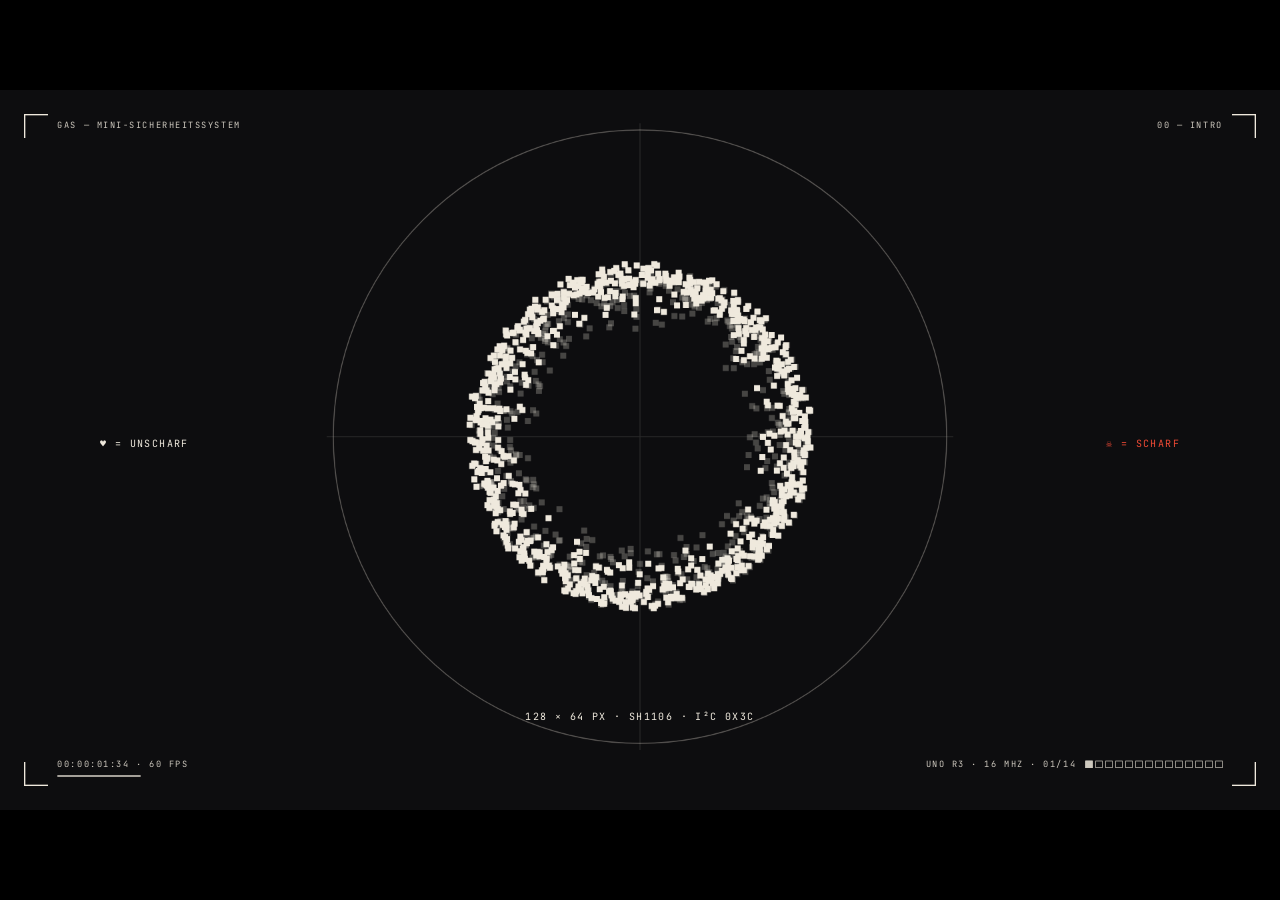
==== praesentation/index.html @ ca9a9821 "Add a motion-graphics presentation prototype for the class talk praesentation/index.html: 14 animate" ====
<!doctype html>
<html lang="de">
<head>
<meta charset="utf-8">
<meta name="viewport" content="width=device-width, initial-scale=1">
<title>Projekt GAS – Präsentation</title>
<!-- Prototype of a motion-graphics style talk. Keys: → / Space / click = next,
     ← = back, F = fullscreen, A = auto-play. ?auto plays everything,
     ?render is used by tools/render-praesentation.mjs to export a video. -->
<link rel="preconnect" href="https://fonts.googleapis.com">
<link rel="preconnect" href="https://fonts.gstatic.com" crossorigin>
<link href="https://fonts.googleapis.com/css2?family=Archivo:wdth,wght@62..125,100..900&family=Instrument+Serif:ital@1&family=JetBrains+Mono:wght@400;700&display=block" rel="stylesheet">
<style>
  :root {
    --ink: #0d0d0f; --cream: #efe9dd; --red: #f04a35; --blue: #2a2cf0;
    --os: cubic-bezier(.2, .9, .3, 1);
  }
  html, body { margin: 0; height: 100%; background: #000; overflow: hidden; }
  #stage {
    position: absolute; left: 50%; top: 50%; width: 1920px; height: 1080px;
    transform-origin: 0 0; overflow: hidden; cursor: none;
    font-family: 'JetBrains Mono', monospace;
  }
  .slide { position: absolute; inset: 0; display: none; overflow: hidden; }
  .slide.on { display: block; }
  .ink   { background: var(--ink);   color: var(--cream); }
  .cream { background: var(--cream); color: var(--ink); }
  .red   { background: var(--red);   color: var(--ink); }
  .blue  { background: var(--blue);  color: var(--cream); }
  canvas.cv { position: absolute; inset: 0; width: 1920px; height: 1080px; }
  .abs { position: absolute; }

  /* type */
  .big { font-family: 'Archivo', sans-serif; font-stretch: 125%; font-weight: 900;
         text-transform: uppercase; line-height: .84; letter-spacing: -.01em; margin: 0; white-space: nowrap; }
  .serif { font-family: 'Instrument Serif', serif; font-style: italic; font-weight: 400; }
  .mono { font-family: 'JetBrains Mono', monospace; font-size: 15px; letter-spacing: .14em; text-transform: uppercase; }
  .c-red { color: var(--red); } .c-blue { color: var(--blue); } .c-cream { color: var(--cream); } .c-ink { color: var(--ink); }
  .rule { position: absolute; height: 2px; background: currentColor; }

  /* entrances: every animated element gets --d (delay) */
  .on .a { animation-fill-mode: both; animation-delay: var(--d, 0s); animation-duration: .6s; animation-timing-function: linear; }
  .on .sl   { animation-name: slamL; }
  .on .sr   { animation-name: slamR; }
  .on .su   { animation-name: slamU; }
  .on .sd   { animation-name: slamD; }
  .on .pop  { animation-name: pop; animation-duration: .55s; }
  .on .fade { animation-name: fade; animation-duration: .5s; }
  .on .grow { animation-name: grow; animation-duration: .7s; transform-origin: 0 50%; }
  .on .blink { animation: blink 1s steps(1) infinite var(--d, 0s) both; }
  @keyframes slamL { 0% { opacity: 0; transform: translateX(-900px) scaleX(1.8); filter: blur(28px); }
                     55% { opacity: 1; transform: translateX(24px) scaleX(.97); filter: blur(0); }
                     78% { transform: translateX(-6px); } 100% { opacity: 1; transform: none; filter: none; } }
  @keyframes slamR { 0% { opacity: 0; transform: translateX(900px) scaleX(1.8); filter: blur(28px); }
                     55% { opacity: 1; transform: translateX(-24px) scaleX(.97); filter: blur(0); }
                     78% { transform: translateX(6px); } 100% { opacity: 1; transform: none; filter: none; } }
  @keyframes slamU { 0% { opacity: 0; transform: translateY(420px) scaleY(1.7); filter: blur(24px); }
                     55% { opacity: 1; transform: translateY(-16px) scaleY(.98); filter: blur(0); }
                     78% { transform: translateY(4px); } 100% { opacity: 1; transform: none; filter: none; } }
  @keyframes slamD { 0% { opacity: 0; transform: translateY(-420px) scaleY(1.7); filter: blur(24px); }
                     55% { opacity: 1; transform: translateY(16px) scaleY(.98); filter: blur(0); }
                     78% { transform: translateY(-4px); } 100% { opacity: 1; transform: none; filter: none; } }
  @keyframes pop   { 0% { opacity: 0; transform: scale(.2); } 60% { opacity: 1; transform: scale(1.08); }
                     100% { opacity: 1; transform: none; } }
  @keyframes fade  { 0% { opacity: 0; transform: translateY(14px); } 100% { opacity: 1; transform: none; } }
  @keyframes grow  { 0% { transform: scaleX(0); } 70% { transform: scaleX(1.02); } 100% { transform: none; } }
  @keyframes blink { 0% { opacity: 1; } 50% { opacity: 0; } }

  /* hard colour-block cut at the start of every slide */
  .wipe { position: absolute; inset: 0; z-index: 50; pointer-events: none; }
  .on .wipe { animation: wipe .38s cubic-bezier(.7, 0, .3, 1) both; }
  @keyframes wipe { 0% { clip-path: inset(0 0 0 0); } 100% { clip-path: inset(0 0 0 100%); } }

  /* viewfinder HUD */
  #hud { position: absolute; inset: 0; z-index: 100; pointer-events: none; color: var(--cream); transition: color .15s; }
  #hud.dark { color: var(--ink); }
  #hud .br { position: absolute; width: 34px; height: 34px; border: 0 solid currentColor; }
  #hud .tl { left: 36px; top: 36px; border-left-width: 2px; border-top-width: 2px; }
  #hud .tr { right: 36px; top: 36px; border-right-width: 2px; border-top-width: 2px; }
  #hud .bl { left: 36px; bottom: 36px; border-left-width: 2px; border-bottom-width: 2px; }
  #hud .bbr { right: 36px; bottom: 36px; border-right-width: 2px; border-bottom-width: 2px; }
  #hud .mono { position: absolute; font-size: 13px; opacity: .85; }
  #hud .bar { position: absolute; left: 86px; bottom: 50px; height: 2px; width: 0; background: currentColor; }
  #hud .sq { display: inline-block; width: 9px; height: 9px; border: 1.5px solid currentColor; margin-left: 4px; vertical-align: -1px; }
  #hud .sq.f { background: currentColor; }

  /* slide-specific bits */
  .card { position: absolute; width: 560px; height: 290px; border: 2px solid rgba(239, 233, 221, .28); box-sizing: border-box; padding: 26px 30px; }
  .card .big { font-size: 84px; margin-top: 34px; }
  .card .serif { font-size: 40px; margin-top: 14px; }
  .card .mono { position: absolute; bottom: 24px; left: 30px; font-size: 14px; opacity: .7; }
  .card .dot { position: absolute; right: 26px; top: 26px; width: 22px; height: 22px; border-radius: 50%; }
  .seg { height: 100%; box-sizing: border-box; display: flex; align-items: flex-end; padding: 0 0 12px 14px;
         font-family: 'JetBrains Mono', monospace; font-size: 15px; letter-spacing: .12em; text-transform: uppercase; overflow: hidden; white-space: nowrap; }
  .on .shrink { animation: shrink .7s cubic-bezier(.6, -.3, .4, 1) both; animation-delay: var(--d); }
  @keyframes shrink { 0% { width: var(--w0); } 100% { width: 0; padding: 0; } }
  .on .widen { animation: widen .7s cubic-bezier(.3, 1.5, .4, 1) both; animation-delay: var(--d); }
  @keyframes widen { 0% { width: var(--w0); } 100% { width: var(--w1); } }
  .on .flash { animation: flash .5s steps(1) 3 both; animation-delay: var(--d); }
  @keyframes flash { 0% { background: var(--red); } 50% { background: transparent; } }
  pre.code { margin: 0; font-family: 'JetBrains Mono', monospace; font-size: 24px; line-height: 34px; white-space: pre; }
  .code .k { color: var(--red); } .code .c { color: rgba(239, 233, 221, .45); } .code .hl { background: var(--blue); }
  .caret { display: inline-block; width: 13px; height: 28px; background: var(--red); vertical-align: -5px; }
</style>
</head>
<body>
<div id="stage">

  <!-- 00 INTRO: a dot turns into the OLED heart and then the skull -->
  <section class="slide ink" data-name="Intro" data-dur="5.6" data-scene="intro">
    <canvas class="cv" width="1920" height="1080"></canvas>
    <div class="abs mono a fade" style="--d:2.3s; left:0; right:0; top:930px; text-align:center">128 × 64 px · SH1106 · I²C 0x3C</div>
    <div class="abs mono a fade" style="--d:2.4s; left:150px; top:520px">♥ = unscharf</div>
    <div class="abs mono a fade c-red" style="--d:4.0s; right:150px; top:520px; text-align:right">☠ = scharf</div>
  </section>

  <!-- 01 TITLE -->
  <section class="slide red" data-name="Titel" data-dur="3.8" data-wipe="var(--ink)">
    <div class="rule a grow" style="--d:.2s; left:96px; right:96px; top:180px"></div>
    <div class="abs mono a fade" style="--d:.35s; left:96px; top:150px">Projekt · LF07 · AIFS51</div>
    <div class="abs mono a fade" style="--d:.4s; right:96px; top:150px">Hugo &amp; Jan · 2026</div>
    <h1 class="big abs" style="left:0; right:0; top:300px; text-align:center; font-size:520px">
      <span class="a sd" style="--d:.45s; display:inline-block">G</span><span class="a su" style="--d:.6s; display:inline-block">A</span><span class="a sd" style="--d:.75s; display:inline-block">S</span>
    </h1>
    <div class="abs serif a fade c-cream" style="--d:1.3s; left:0; right:0; top:780px; text-align:center; font-size:96px">Mini-Sicherheitssystem</div>
    <div class="rule a grow" style="--d:1.5s; left:96px; right:96px; top:930px"></div>
    <div class="abs mono a fade" style="--d:1.7s; left:96px; top:946px">Keypad · RFID · Bewegungsmelder · Arduino Uno R3</div>
  </section>

  <!-- 02 IDEA -->
  <section class="slide cream" data-name="Idee" data-dur="4.2" data-wipe="var(--red)">
    <div class="abs mono a fade" style="--d:.3s; left:110px; top:150px">01 — Die Idee</div>
    <h2 class="big abs a sl" style="--d:.35s; left:104px; top:230px; font-size:200px">Wer kommt</h2>
    <h2 class="big abs a sr" style="--d:.6s; left:104px; top:410px; font-size:200px">hier <span class="c-red">rein?</span></h2>
    <div class="abs serif a fade" style="--d:1.2s; left:110px; top:640px; font-size:58px; width:1400px; line-height:1.1">
      Eine kleine Alarmanlage: scharf schalten per PIN oder Karte,<br>Alarm, sobald sich im Raum etwas bewegt.</div>
    <div class="abs a pop" style="--d:1.8s; left:110px; top:860px; padding:16px 26px; background:var(--ink); color:var(--cream)"><span class="mono" style="font-size:20px">01 · PIN am Keypad</span></div>
    <div class="abs a pop" style="--d:2.0s; left:540px; top:860px; padding:16px 26px; background:var(--red); color:var(--ink)"><span class="mono" style="font-size:20px">02 · RFID-Karte</span></div>
    <div class="abs a pop" style="--d:2.2s; left:930px; top:860px; padding:16px 26px; background:var(--blue); color:var(--cream)"><span class="mono" style="font-size:20px">03 · Bewegungsmelder</span></div>
  </section>

  <!-- 03 PARTS -->
  <section class="slide ink" data-name="Bauteile" data-dur="4.6" data-wipe="var(--blue)">
    <div class="abs mono a fade" style="--d:.25s; left:110px; top:110px">02 — Verwendete Bauteile</div>
    <h2 class="big abs a sl" style="--d:.3s; left:104px; top:150px; font-size:120px">6 Bauteile<span class="c-red">.</span></h2>
    <div id="cards"></div>
  </section>

  <!-- 04 STATES -->
  <section class="slide blue" data-name="Ablauf" data-dur="6" data-scene="states" data-wipe="var(--cream)">
    <canvas class="cv" width="1920" height="1080"></canvas>
    <div class="abs mono a fade" style="--d:.2s; left:110px; top:110px">03 — Funktionsbeschreibung</div>
    <h2 class="big abs a sl" style="--d:.25s; left:104px; top:150px; font-size:120px">Vier Zustände<span class="c-red">.</span></h2>
    <div id="stations"></div>
    <div class="abs mono a fade" style="--d:4.8s; left:110px; top:960px; opacity:.8">+ Admin-Modus: Karten anlernen mit Taste A</div>
  </section>

  <!-- 05 OLED -->
  <section class="slide ink" data-name="Display" data-dur="7.6" data-scene="oled" data-wipe="var(--red)">
    <canvas class="cv" width="1920" height="1080"></canvas>
    <div class="abs mono a fade" style="--d:.2s; left:110px; top:110px">04 — Was das Display zeigt</div>
    <div class="abs mono a fade" style="--d:.3s; right:110px; top:110px; text-align:right">kein Text · nur Symbole</div>
  </section>

  <!-- 06 PINS -->
  <section class="slide cream" data-name="Pins" data-dur="4.8" data-scene="pins" data-wipe="var(--blue)">
    <canvas class="cv" width="1920" height="1080"></canvas>
    <div class="abs mono a fade" style="--d:.2s; left:110px; top:110px">05 — Pin-Belegung am Uno</div>
    <h2 class="big abs a sl" style="--d:.25s; left:104px; top:150px; font-size:150px">17 / 20 Pins<span class="c-red">.</span></h2>
    <div class="abs serif a fade" style="--d:.8s; left:110px; top:315px; font-size:48px">Fast ausgereizt — frei sind nur noch A3, D0 und D1.</div>
  </section>

  <!-- 07 ENCLOSURE (point cloud from the real STL files) -->
  <section class="slide ink" data-name="Gehäuse" data-dur="6.2" data-scene="cloud" data-wipe="var(--cream)">
    <canvas class="cv" width="1920" height="1080"></canvas>
    <div class="abs mono a fade" style="--d:.2s; left:110px; top:110px">06 — Gehäuse · OpenSCAD · 3D-Druck</div>
    <h2 class="big abs a sl" style="--d:1.4s; left:104px; top:810px; font-size:170px">Gedruckt<span class="c-red">.</span></h2>
    <div class="abs serif a fade" style="--d:1.9s; right:110px; top:150px; font-size:44px; text-align:right; line-height:1.1">Bedienteil außen, Sensorteil innen —<br>der Bewegungsmelder sitzt auf einem 60°-Keil.</div>
  </section>

  <!-- 08 SECTION: problems -->
  <section class="slide ink" data-name="Probleme" data-dur="3.8" data-scene="truchet" data-wipe="var(--red)">
    <canvas class="cv" width="1920" height="1080"></canvas>
    <div class="abs a pop" style="--d:.9s; left:310px; top:380px; width:1300px; height:320px; background:var(--red)"></div>
    <h2 class="big abs a sr" style="--d:1.05s; left:0; right:0; top:448px; text-align:center; font-size:150px; color:var(--ink)">Probleme.</h2>
    <div class="abs serif a fade" style="--d:1.5s; left:0; right:0; top:612px; text-align:center; font-size:52px; color:var(--ink)">…und wie wir sie gelöst haben</div>
  </section>

  <!-- 09 SRAM -->
  <section class="slide blue" data-name="Speicher" data-dur="5.8" data-wipe="var(--ink)">
    <div class="abs mono a fade" style="--d:.2s; left:110px; top:110px">07 — Arbeitsspeicher</div>
    <h2 class="big abs a sl" style="--d:.25s; left:104px; top:150px; font-size:200px">2048 Byte<span class="c-red">.</span></h2>
    <div class="abs serif a fade" style="--d:.7s; left:110px; top:345px; font-size:54px">So viel RAM hat der Uno. Das Display braucht die Hälfte davon.</div>
    <div class="abs a grow" style="--d:1.0s; left:120px; top:520px; width:1680px; height:170px; border:3px solid var(--cream); box-sizing:content-box; display:flex">
      <div class="seg" style="width:840px; background:var(--cream); color:var(--ink)">Display-Puffer · 1024</div>
      <div class="seg" style="width:573px; background:repeating-linear-gradient(135deg, rgba(239,233,221,.32) 0 3px, transparent 3px 14px)">Variablen + Stack</div>
      <div class="seg shrink" style="--d:3.3s; --w0:98px; width:98px; background:var(--red); color:var(--ink)">Lib 120</div>
      <div class="seg widen" style="--d:3.4s; --w0:168px; --w1:266px; width:168px; border-left:3px dashed var(--cream)"><span class="flash" style="--d:1.8s; padding:2px 4px">frei</span></div>
    </div>
    <div class="abs mono a fade" style="--d:1.9s; left:1428px; top:710px; color:var(--red); font-size:15px">↑ Keypad-Library</div>
    <div class="abs mono a fade" style="--d:1.9s; left:1560px; top:740px; font-size:15px">↑ nur 205 Byte frei</div>
    <h3 class="big abs a sr" style="--d:3.6s; right:110px; top:770px; font-size:110px">+120 Byte<span class="c-red">.</span></h3>
    <div class="abs serif a fade" style="--d:3.9s; left:110px; top:800px; font-size:42px; line-height:1.15">Texte mit <span class="mono" style="font-size:30px; letter-spacing:0">F()</span> in den Flash,<br>Tastenfeld selbst abfragen.</div>
  </section>

  <!-- 10 FIXES -->
  <section class="slide ink" data-name="Lösungen" data-dur="5.2" data-wipe="var(--blue)">
    <div class="abs mono a fade" style="--d:.2s; left:110px; top:110px">08 — Herausforderungen</div>
    <div id="fixes"></div>
  </section>

  <!-- 11 CODE -->
  <section class="slide cream" data-name="Code" data-dur="6.2" data-scene="code" data-wipe="var(--ink)">
    <div class="abs mono a fade" style="--d:.2s; left:110px; top:110px">09 — Wichtiger Codeabschnitt</div>
    <h2 class="big abs a sl" style="--d:.25s; left:104px; top:150px; font-size:130px">Keine Library<span class="c-red">.</span></h2>
    <div class="abs a pop" style="--d:.5s; left:110px; top:340px; width:1080px; height:640px; background:var(--ink); color:var(--cream); padding:34px 40px; box-sizing:border-box">
      <div class="mono" style="font-size:13px; opacity:.5; margin-bottom:14px">alarm_system.ino · scanKeypad()</div>
      <pre class="code" id="code"></pre>
    </div>
    <div class="abs serif a fade" style="--d:1.0s; left:1260px; top:350px; font-size:50px; width:560px; line-height:1.1">Die Tastenmatrix fragen wir selbst ab — spart 120 Byte RAM.</div>
    <div class="abs mono a sr" style="--d:2.2s; left:1260px; top:620px; font-size:18px">→ Spalte auf LOW ziehen</div>
    <div class="abs mono a sr" style="--d:2.9s; left:1260px; top:670px; font-size:18px">→ Reihen lesen</div>
    <div class="abs mono a sr" style="--d:3.6s; left:1260px; top:720px; font-size:18px">→ Taste aus dem Flash holen</div>
  </section>

  <!-- 12 NUMBERS -->
  <section class="slide ink" data-name="Zahlen" data-dur="4.4" data-scene="numbers" data-wipe="var(--red)">
    <canvas class="cv" width="1920" height="1080"></canvas>
    <div class="abs mono a fade" style="--d:.2s; left:110px; top:110px">10 — Auf einen Blick</div>
    <div id="nums"></div>
  </section>

  <!-- 13 FINALE -->
  <section class="slide red" data-name="Finale" data-dur="5.4" data-scene="finale" data-wipe="var(--blue)">
    <canvas class="cv" width="1920" height="1080"></canvas>
    <svg class="abs a pop" style="--d:.35s; left:430px; top:285px; width:330px; height:347px" viewBox="-20 -23 40 42">
      <g fill="var(--ink)"><rect x="-19" y="-22" width="38" height="32" rx="12"/><rect x="-11" y="4" width="22" height="13" rx="4"/></g>
      <g fill="var(--red)"><circle cx="-9" cy="-7" r="6"/><circle cx="9" cy="-7" r="6"/><polygon points="0,-1 -3,4 3,4"/>
        <rect x="-11" y="5" width="22" height="1"/><rect x="-7" y="6" width="1" height="11"/><rect x="-2" y="6" width="1" height="11"/><rect x="3" y="6" width="1" height="11"/><rect x="8" y="6" width="1" height="11"/></g>
    </svg>
    <h1 class="big abs a sr" style="--d:.55s; left:800px; top:318px; font-size:330px">GAS</h1>
    <div class="abs serif a fade c-cream" style="--d:1.1s; left:806px; top:640px; font-size:86px">Danke fürs Zuhören.</div>
    <div class="rule a grow" style="--d:1.4s; left:436px; right:436px; top:780px"></div>
    <div class="abs mono a fade" style="--d:1.6s; left:436px; top:798px">Mini-Sicherheitssystem · Arduino Uno R3 · LF07 · AIFS51 · 2026</div>
    <div class="abs mono a fade" style="--d:2.4s; left:0; right:0; top:930px; text-align:center; font-size:22px"><span class="blink" style="--d:2.4s">▶</span> Jetzt: Live-Demo am echten Aufbau</div>
  </section>

  <div id="hud">
    <div class="br tl"></div><div class="br tr"></div><div class="br bl"></div><div class="br bbr"></div>
    <div class="mono" style="left:86px; top:44px">GAS — Mini-Sicherheitssystem</div>
    <div class="mono" id="hudName" style="right:86px; top:44px; text-align:right"></div>
    <div class="mono" id="hudTc" style="left:86px; bottom:60px"></div>
    <div class="mono" id="hudRight" style="right:86px; bottom:60px; text-align:right"></div>
    <div class="bar" id="hudBar"></div>
  </div>
</div>

<script src="../docs/viewer/enclosure.js"></script>
<script>
'use strict';
// ---------------------------------------------------------------------------
// helpers
// ---------------------------------------------------------------------------
const W = 1920, H = 1080;
const C = { ink: '#0d0d0f', cream: '#efe9dd', red: '#f04a35', blue: '#2a2cf0' };
const clamp = (x, a = 0, b = 1) => Math.min(b, Math.max(a, x));
const lerp = (a, b, k) => a + (b - a) * k;
const prog = (t, t0, d) => clamp((t - t0) / d);
const back = (x, s = 1.9) => x <= 0 ? 0 : x >= 1 ? 1 : 1 + (s + 1) * Math.pow(x - 1, 3) + s * Math.pow(x - 1, 2);
const expo = (x) => x >= 1 ? 1 : 1 - Math.pow(2, -10 * x);
const inout = (x) => x < .5 ? 4 * x * x * x : 1 - Math.pow(-2 * x + 2, 3) / 2;
function rng(seed) {             // small deterministic PRNG (mulberry32)
  return () => { seed = (seed + 0x6D2B79F5) | 0; let t = Math.imul(seed ^ (seed >>> 15), 1 | seed);
    t = (t + Math.imul(t ^ (t >>> 7), 61 | t)) ^ t; return ((t ^ (t >>> 14)) >>> 0) / 4294967296; };
}
function el(html) { const d = document.createElement('div'); d.innerHTML = html.trim(); return d.firstChild; }

// ---------------------------------------------------------------------------
// OLED icons, drawn with the same primitives as drawSkull()/drawHeart()
// in Code/alarm_system/alarm_system.ino, rasterised to 128 x 64 pixels
// ---------------------------------------------------------------------------
const G = {
  rr(g, x, y, w, h, r, c) { g.fillStyle = c; g.beginPath(); g.roundRect(x, y, w, h, r); g.fill(); },
  circ(g, x, y, r, c) { g.fillStyle = c; g.beginPath(); g.arc(x + .5, y + .5, r + .5, 0, 7); g.fill(); },
  tri(g, a, b, c2, d, e, f, c) { g.fillStyle = c; g.beginPath(); g.moveTo(a + .5, b + .5); g.lineTo(c2 + .5, d + .5); g.lineTo(e + .5, f + .5); g.closePath(); g.fill(); },
  rect(g, x, y, w, h, c) { g.fillStyle = c; g.fillRect(x, y, w, h); }
};
function skull(g, cx, cy, fg, bg) {
  G.rr(g, cx - 19, cy - 22, 38, 32, 12, fg); G.rr(g, cx - 11, cy + 4, 22, 13, 4, fg);
  G.circ(g, cx - 9, cy - 7, 6, bg); G.circ(g, cx + 9, cy - 7, 6, bg);
  G.tri(g, cx, cy - 1, cx - 3, cy + 4, cx + 3, cy + 4, bg);
  G.rect(g, cx - 11, cy + 5, 22, 1, bg);
  for (let i = 0; i < 4; i++) G.rect(g, cx - 7 + i * 5, cy + 6, 1, 11, bg);
}
function heart(g, cx, cy, fg) {
  G.circ(g, cx - 8, cy - 6, 9, fg); G.circ(g, cx + 8, cy - 6, 9, fg);
  G.tri(g, cx - 16, cy - 1, cx + 16, cy - 1, cx, cy + 18, fg);
}
function raster(draw, invert) {
  const c = document.createElement('canvas'); c.width = 128; c.height = 64;
  const g = c.getContext('2d');
  G.rect(g, 0, 0, 128, 64, invert ? '#fff' : '#000');
  draw(g, invert ? '#000' : '#fff', invert ? '#fff' : '#000');
  const d = g.getImageData(0, 0, 128, 64).data, on = new Uint8Array(8192);
  for (let i = 0; i < 8192; i++) on[i] = d[i * 4] > 127 ? 1 : 0;
  return on;
}
const PX = {
  heart: raster((g, f) => heart(g, 64, 30, f)),
  skull: raster((g, f, b) => skull(g, 64, 32, f, b)),
  skullInv: raster((g, f, b) => skull(g, 64, 32, f, b), true),
  blank: new Uint8Array(8192)
};
function litPoints(on, cx, cy, s, ox, oy) {
  const pts = [];
  for (let i = 0; i < 8192; i++) if (on[i]) pts.push([cx + ((i % 128) - ox) * s, cy + (Math.floor(i / 128) - oy) * s]);
  return pts;
}

// ---------------------------------------------------------------------------
// scenes: draw(ctx, t, slide) is called every frame with the slide time t
// ---------------------------------------------------------------------------
const scenes = {};

// 00 intro: one dot -> ring -> heart -> skull
scenes.intro = (() => {
  const S = 13;
  const hp = litPoints(PX.heart, 960, 520, S, 64, 31.5);
  const sp = litPoints(PX.skull, 960, 520, S, 64, 29.5);
  const N = Math.max(hp.length, sp.length), r = rng(7);
  const P = [];
  for (let i = 0; i < N; i++) {
    const a = (i / N) * Math.PI * 2 * 7 + r() * .2, rad = 230 + (r() - .5) * 26;
    P.push({ ring: [960 + Math.cos(a) * rad, 520 + Math.sin(a) * rad], h: hp[i % hp.length], s: sp[i % sp.length], j: r() });
  }
  function pos(p, t) {
    let x = 960, y = 520;
    const k1 = back(prog(t, 1.0 + p.j * .35, .7), 1.4);
    x = lerp(x, p.ring[0], k1); y = lerp(y, p.ring[1], k1);
    const k2 = back(prog(t, 2.0 + (p.h[1] - 300) / 900 * .5, .8), 1.6);
    x = lerp(x, p.h[0], k2); y = lerp(y, p.h[1], k2);
    const k3 = back(prog(t, 3.5 + Math.hypot(p.s[0] - 960, p.s[1] - 520) / 400 * .35, .75), 1.8);
    x = lerp(x, p.s[0], k3); y = lerp(y, p.s[1], k3);
    return [x, y, k3];
  }
  return (g, t) => {
    g.fillStyle = C.ink; g.fillRect(0, 0, W, H);
    // thin expanding ring + crosshair, like a viewfinder target
    const kr = expo(prog(t, .3, 1.1));
    g.strokeStyle = 'rgba(239,233,221,.35)'; g.lineWidth = 1.5;
    g.beginPath(); g.arc(960, 520, 40 + kr * 420, 0, 7); g.stroke();
    g.beginPath(); g.moveTo(960 - 470 * kr, 520); g.lineTo(960 + 470 * kr, 520);
    g.moveTo(960, 520 - 470 * kr); g.lineTo(960, 520 + 470 * kr); g.strokeStyle = 'rgba(239,233,221,.12)'; g.stroke();
    if (t < 1.0) {                                   // a single dot pops in
      const k = back(prog(t, .1, .45), 2.6);
      g.fillStyle = C.red; g.beginPath(); g.arc(960, 520, 16 * k, 0, 7); g.fill();
      return;
    }
    for (const p of P) {
      const a = pos(p, t), b = pos(p, t - .035);
      const col = a[2] > .5 ? C.red : C.cream;
      g.fillStyle = col; g.globalAlpha = .25;           // motion trail
      g.fillRect(b[0] - 4, b[1] - 4, 9, 9);
      g.globalAlpha = 1; g.fillRect(a[0] - 4.5, a[1] - 4.5, 9, 9);
    }
  };
})();

// 04 states: a dot travels through the four states
const STATIONS = [
  { name: 'Unscharf', note: '♥ Herz, Sensor aus', x: 250 },
  { name: 'Verzögerung', note: '10 s zum Rausgehen', x: 723 },
  { name: 'Scharf', note: '☠ wartet auf Bewegung', x: 1196 },
  { name: 'Alarm', note: '30 s Sirene', x: 1670 }
];
const ARRIVE = [0.7, 1.9, 3.1, 4.3];
const LINKS = ['PIN / Karte', 'nach 10 s', 'Bewegung'];
scenes.states = (() => {
  const Y = 610;
  function dotX(t) {
    let x = STATIONS[0].x;
    for (let k = 1; k < 4; k++) x = lerp(x, STATIONS[k].x, back(prog(t, ARRIVE[k] - .55, .55), 1.7));
    return x;
  }
  return (g, t) => {
    g.clearRect(0, 0, W, H);
    const kl = expo(prog(t, .3, .9));
    g.strokeStyle = 'rgba(239,233,221,.45)'; g.lineWidth = 2;
    g.beginPath(); g.moveTo(250, Y); g.lineTo(250 + (1670 - 250) * kl, Y); g.stroke();
    // tick marks along the track
    for (let x = 250; x <= 1670 * kl + 1; x += 47.3) { g.fillStyle = 'rgba(239,233,221,.4)'; g.fillRect(x, Y + 14, 1.5, 8); }
    STATIONS.forEach((s, k) => {
      const kp = back(prog(t, ARRIVE[k] - .05, .4), 2.4);
      g.strokeStyle = C.cream; g.lineWidth = 2;
      g.beginPath(); g.arc(s.x, Y, 22, 0, 7); g.stroke();
      if (kp > 0) { g.fillStyle = k === 3 ? C.red : C.cream; g.beginPath(); g.arc(s.x, Y, 22 * kp, 0, 7); g.fill(); }
    });
    if (t > .4) {
      const alarm = t > ARRIVE[3];
      for (let i = 6; i >= 0; i--) {                  // motion blur streak
        const x = dotX(t - i * .012);
        g.globalAlpha = i ? .12 : 1; g.fillStyle = alarm ? C.red : C.cream;
        g.beginPath(); g.arc(x, Y, 34, 0, 7); g.fill();
      }
      g.globalAlpha = 1;
      if (alarm) for (let r = 0; r < 3; r++) {          // alarm pulses
        const k = ((t - ARRIVE[3]) * 1.3 + r / 3) % 1;
        g.strokeStyle = `rgba(240,74,53,${1 - k})`; g.lineWidth = 3;
        g.beginPath(); g.arc(STATIONS[3].x, Y, 34 + k * 190, 0, 7); g.stroke();
      }
    }
  };
})();

// 05 OLED: 128 x 64 pixel grid, icons ripple in from the centre
scenes.oled = (() => {
  const P = 9, SZ = 7, X0 = 960 - 64 * P, Y0 = 200;
  const seq = [
    { t: .5, px: PX.heart, col: C.cream, name: 'Unscharf', note: 'Herz — der Sensor wird ignoriert' },
    { t: 2.3, px: PX.skull, col: C.cream, name: 'Scharf', note: 'Totenkopf — jetzt zählt jede Bewegung' },
    { t: 4.1, px: 'alarm', col: C.red, name: 'Alarm', note: 'Totenkopf blinkt, 30 s Sirene' },
    { t: 6.0, px: PX.heart, col: C.cream, name: 'Entschärft', note: 'PIN oder Karte beendet den Alarm' }
  ];
  const dist = new Float32Array(8192);
  for (let i = 0; i < 8192; i++) dist[i] = Math.hypot((i % 128) - 64, (Math.floor(i / 128) - 32) * 1.2);
  return (g, t) => {
    g.fillStyle = C.ink; g.fillRect(0, 0, W, H);
    // bezel
    g.strokeStyle = 'rgba(239,233,221,.25)'; g.lineWidth = 2;
    g.strokeRect(X0 - 24, Y0 - 24, 128 * P + 40, 64 * P + 40);
    const flashInv = Math.floor((t - seq[2].t) / .3) % 2 === 1;
    for (let i = 0; i < 8192; i++) {
      let st = -1, front = false;
      for (let k = seq.length - 1; k >= 0; k--) {
        const tk = seq[k].t + dist[i] * .006;
        if (t >= tk) { st = k; front = t - tk < .09; break; }
      }
      let on = 0, col = C.cream;
      if (st >= 0) {
        const s = seq[st];
        const px = s.px === 'alarm' ? (flashInv ? PX.skullInv : PX.skull) : s.px;
        on = px[i]; col = s.col;
      }
      const x = X0 + (i % 128) * P, y = Y0 + Math.floor(i / 128) * P;
      if (front) { g.fillStyle = C.blue; g.fillRect(x - 1, y - 1, SZ + 2, SZ + 2); }
      else if (on) { g.fillStyle = col; g.fillRect(x, y, SZ, SZ); }
      else { g.fillStyle = '#1b1b1f'; g.fillRect(x + 2, y + 2, 3, 3); }
    }
    // label slams in for every state
    let cur = -1;
    for (let k = 0; k < seq.length; k++) if (t >= seq[k].t) cur = k;
    if (cur >= 0) {
      const s = seq[cur], k = prog(t, s.t, .45), e = back(k, 1.6);
      g.save();
      g.filter = `blur(${(1 - clamp(k * 1.8)) * 18}px)`;
      g.fontStretch = 'expanded';
      g.font = '900 130px Archivo'; g.textAlign = 'center'; g.textBaseline = 'alphabetic';
      g.fillStyle = s.col;
      g.fillText(s.name.toUpperCase(), 960 + (1 - e) * (cur % 2 ? 700 : -700), 925);
      g.restore();
      g.globalAlpha = clamp(prog(t, s.t + .2, .3));
      g.font = 'italic 44px "Instrument Serif"'; g.textAlign = 'center'; g.fillStyle = C.cream;
      g.fillText(s.note, 960, 990);
      g.globalAlpha = 1;
    }
  };
})();

// 06 pins: all 20 I/O pins of the Uno as chips
const PINS = [
  ['D0', 'RX · frei', 0], ['D1', 'TX · frei', 0], ['D2', 'Key C4', 1], ['D3', 'Key C3', 1], ['D4', 'Key C2', 1],
  ['D5', 'Key C1', 1], ['D6', 'Key R4', 1], ['D7', 'Key R3', 1], ['D8', 'Key R2', 1], ['D9', 'Key R1', 1],
  ['D10', 'Buzzer', 3], ['D11', 'RFID MOSI', 2], ['D12', 'RFID MISO', 2], ['D13', 'RFID SCK', 2],
  ['A0', 'RFID SS', 2], ['A1', 'RFID RST', 2], ['A2', 'PIR', 3], ['A3', 'frei', 0], ['A4', 'OLED SDA', 3], ['A5', 'OLED SCL', 3]
];
scenes.pins = (() => {
  const CW = 112, CH = 150, GAP = 12, X0 = 110;
  const fill = [null, C.blue, C.red, C.ink], txt = [C.ink, C.cream, C.ink, C.cream];
  return (g, t) => {
    g.clearRect(0, 0, W, H);
    PINS.forEach((p, i) => {
      const row = i < 14 ? 0 : 1, col = row ? i - 14 : i;
      const x = X0 + col * (CW + GAP) + CW / 2, y = 470 + row * (CH + 60) + CH / 2;
      const k = back(prog(t, .5 + col * .06 + row * .25, .45), 2.2);
      if (k <= 0) return;
      // colour wave rolling over the used pins
      const wave = Math.max(0, Math.sin((t - 1.9) * 3.2 - col * .45 - row * .8));
      g.save(); g.translate(x, y - wave * 14 * (p[2] ? 1 : 0)); g.scale(k, k);
      if (p[2]) { g.fillStyle = fill[p[2]]; g.fillRect(-CW / 2, -CH / 2, CW, CH); }
      else { g.setLineDash([6, 6]); g.strokeStyle = C.ink; g.lineWidth = 2; g.strokeRect(-CW / 2 + 1, -CH / 2 + 1, CW - 2, CH - 2); g.setLineDash([]); }
      g.fillStyle = p[2] ? txt[p[2]] : C.ink;
      g.font = '700 36px "JetBrains Mono"'; g.textAlign = 'center'; g.fillText(p[0], 0, -8);
      g.font = '400 13px "JetBrains Mono"'; g.fillText(p[1].toUpperCase(), 0, 46);
      g.restore();
    });
    // legend
    const lk = prog(t, 2.2, .4);
    g.globalAlpha = lk; g.font = '400 15px "JetBrains Mono"'; g.textAlign = 'left';
    [['Keypad', C.blue], ['RFID · SPI', C.red], ['OLED · PIR · Buzzer', C.ink]].forEach(([n, c], i) => {
      g.fillStyle = c; g.fillRect(110 + i * 330, 930, 22, 22);
      g.fillStyle = C.ink; g.fillText(n.toUpperCase(), 146 + i * 330, 947);
    });
    g.strokeStyle = C.ink; g.setLineDash([5, 5]); g.strokeRect(1101, 931, 20, 20); g.setLineDash([]);
    g.fillStyle = C.ink; g.fillText('FREI', 1136, 947);
    g.globalAlpha = 1;
  };
})();

// 07 enclosure: points sampled from the triangles of the printed STL parts
scenes.cloud = (() => {
  const E = window.GAS_ENCLOSURE;
  if (!E) return (g) => { g.fillStyle = C.ink; g.fillRect(0, 0, W, H); };
  const parts = [
    ['control_back', 'Bedienteil · Rückteil'], ['control_front', 'Bedienteil · Front'],
    ['sensor_back', 'Sensor · Rückteil'], ['sensor_front', 'Sensor · Front'], ['sensor_wedge', 'Keil 60°']
  ];
  const r = rng(42), bin = (s) => Uint8Array.from(atob(s), (c) => c.charCodeAt(0)).buffer;
  const P = [], info = [];
  let cursor = 0;
  parts.forEach(([name, label], pi) => {
    const d = E[name], v = new Int16Array(bin(d.v)), idx = d.i32 ? new Uint32Array(bin(d.i)) : new Uint16Array(bin(d.i));
    const nt = idx.length / 3, cum = new Float64Array(nt);
    let tot = 0, mn = [1e9, 1e9, 1e9], mx = [-1e9, -1e9, -1e9];
    for (let i = 0; i < v.length; i += 3) for (let a = 0; a < 3; a++) { mn[a] = Math.min(mn[a], v[i + a]); mx[a] = Math.max(mx[a], v[i + a]); }
    const ctr = [0, 1, 2].map((a) => (mn[a] + mx[a]) / 2);
    for (let t = 0; t < nt; t++) {
      const A = idx[t * 3] * 3, B = idx[t * 3 + 1] * 3, Cc = idx[t * 3 + 2] * 3;
      const u = [v[B] - v[A], v[B + 1] - v[A + 1], v[B + 2] - v[A + 2]], w = [v[Cc] - v[A], v[Cc + 1] - v[A + 1], v[Cc + 2] - v[A + 2]];
      tot += Math.hypot(u[1] * w[2] - u[2] * w[1], u[2] * w[0] - u[0] * w[2], u[0] * w[1] - u[1] * w[0]) / 2;
      cum[t] = tot;
    }
    const n = Math.round(Math.pow(tot / 1e4, .62) * 26);
    for (let s = 0; s < n; s++) {
      const q = r() * tot; let lo = 0, hi = nt - 1;
      while (lo < hi) { const m = (lo + hi) >> 1; if (cum[m] < q) lo = m + 1; else hi = m; }
      let a = r(), b = r(); if (a + b > 1) { a = 1 - a; b = 1 - b; }
      const A = idx[lo * 3] * 3, B = idx[lo * 3 + 1] * 3, Cc = idx[lo * 3 + 2] * 3, p = [];
      for (let k = 0; k < 3; k++) p.push((v[A + k] + a * (v[B + k] - v[A + k]) + b * (v[Cc + k] - v[A + k]) - ctr[k]) / 100);
      const ang = r() * 7, rad = 700 + r() * 500;
      P.push({ p, part: pi, from: [960 + Math.cos(ang) * rad, 480 + Math.sin(ang) * rad], j: r(), c: r() < .05 ? C.red : r() < .03 ? C.blue : C.cream });
    }
    info.push({ label, size: Math.max(mx[0] - mn[0], mx[1] - mn[1]) / 100 });
  });
  // lay the parts out in a row, sized by their footprint
  const gap = 34, total = info.reduce((s, p) => s + p.size, 0) + gap * (info.length - 1);
  const scale = 1700 / total; let x = 960 - 1700 / 2;
  info.forEach((p) => { p.cx = x + p.size * scale / 2; x += (p.size + gap) * scale; });
  const tilt = .5;
  return (g, t) => {
    g.fillStyle = C.ink; g.fillRect(0, 0, W, H);
    const k = (j) => expo(prog(t, .2 + j * .7, 1.3));
    for (const pt of P) {
      const inf = info[pt.part], ang = t * .55 + pt.part * .9;
      const [px, py, pz] = pt.p;
      const x1 = px * Math.cos(ang) - py * Math.sin(ang), y1 = px * Math.sin(ang) + py * Math.cos(ang);
      const sy = -(pz * Math.cos(tilt) - y1 * Math.sin(tilt)), depth = y1 * Math.cos(tilt) + pz * Math.sin(tilt);
      const f = 600 / (600 + depth);
      const tx = inf.cx + x1 * scale * f, ty = 470 + sy * scale * f;
      const e = k(pt.j);
      const X = lerp(pt.from[0], tx, e), Y = lerp(pt.from[1], ty, e);
      g.globalAlpha = clamp(.35 + (1 - depth / 80) * .4) * clamp(e * 3);
      g.fillStyle = pt.c; g.fillRect(X - 1.3, Y - 1.3, 2.6, 2.6);
    }
    g.globalAlpha = clamp(prog(t, 1.6, .4));
    g.fillStyle = C.cream; g.font = '400 13px "JetBrains Mono"'; g.textAlign = 'center';
    info.forEach((p, i) => g.fillText(`0${i + 1} · ${p.label.toUpperCase()}`, p.cx, 700));
    g.globalAlpha = 1;
  };
})();

// 08 truchet pattern field with a rolling colour wave
scenes.truchet = (() => {
  const T = 96, cols = 21, rows = 12, r = rng(3), base = [];
  for (let i = 0; i < cols * rows; i++) base.push(r() < .5 ? 0 : 1);
  return (g, t) => {
    g.fillStyle = C.ink; g.fillRect(0, 0, W, H);
    g.lineWidth = 17; g.lineCap = 'butt';
    for (let j = 0; j < rows; j++) for (let i = 0; i < cols; i++) {
      const d = Math.hypot(i - 10, (j - 5.5) * 1.1);
      const w = t * 1.6 - d * .22;                  // wave front position
      const flips = Math.max(0, Math.floor(w)), fr = w - Math.floor(w);
      const rot = (base[j * cols + i] + flips + (w > 0 ? back(clamp(fr * 2.5), 1.8) : 0)) * Math.PI / 2;
      const appear = back(prog(t, d * .03, .4), 2);
      if (appear <= 0) continue;
      const hot = w > 0 && fr < .35;
      g.strokeStyle = hot ? C.red : C.cream;
      g.save(); g.translate(i * T + T / 2 - 48, j * T + T / 2); g.rotate(rot); g.scale(appear, appear);
      g.beginPath(); g.arc(-T / 2, -T / 2, T / 2, 0, Math.PI / 2); g.stroke();
      g.beginPath(); g.arc(T / 2, T / 2, T / 2, Math.PI, Math.PI * 1.5); g.stroke();
      g.restore();
    }
  };
})();

// 11 code: typewriter
// same as scanKeypad() in Code/alarm_system/alarm_system.ino
const CODE = [
  ['k', 'char'], [null, ' scanKeypad() {\n'],
  [null, '  '], ['k', 'char'], [null, ' found = 0;\n'],
  [null, '  '], ['k', 'for'], [null, ' (byte c = 0; c < 4 && found == 0; c++) {\n'],
  [null, '    '], ['hl', 'pinMode(COL_PINS[c], OUTPUT);'], ['c', '     // pull this column low\n'],
  [null, '    delayMicroseconds(5);'], ['c', '             // let the line settle\n'],
  [null, '    '], ['k', 'for'], [null, ' (byte r = 0; r < 4; r++) {\n'],
  [null, '      '], ['k', 'if'], [null, ' ('], ['hl', 'digitalRead(ROW_PINS[r]) == LOW'], [null, ') {\n'],
  [null, '        found = '], ['hl', 'pgm_read_byte(&KEYS[r][c])'], [null, ';\n'],
  [null, '        '], ['k', 'break'], [null, ';\n'],
  [null, '      }\n    }\n'],
  [null, '    pinMode(COL_PINS[c], INPUT);'], ['c', '      // back to high-Z\n'],
  [null, '  }\n'],
  [null, '  '], ['k', 'return'], [null, ' found;\n'],
  [null, '}']
];
scenes.code = (() => {
  const pre = document.getElementById('code');
  const esc = (s) => s.replace(/&/g, '&amp;').replace(/</g, '&lt;');
  return (g, t) => {
    let n = Math.floor(Math.max(0, t - .9) * 160), html = '';
    const hl = t > 4.3;
    for (const [cls, s] of CODE) {
      if (n <= 0) break;
      const part = esc(s.slice(0, n)); n -= s.length;
      const c = cls === 'hl' ? (hl ? 'hl' : '') : cls;
      html += c ? `<span class="${c}">${part}</span>` : part;
    }
    pre.innerHTML = html + (Math.floor(t * 2.5) % 2 ? '' : '<span class="caret"></span>');
  };
})();

// 12 numbers: counting up over a rippling dot field
const NUMS = [[6, 'Bauteile am Uno', C.cream], [4, 'Arduino-Sketches', C.red], [21, 'Arbeitsschritte', C.blue],
              [5, 'Zustände', C.cream], [5, 'Druckteile', C.red]];
scenes.numbers = (g, t) => {
  g.fillStyle = C.ink; g.fillRect(0, 0, W, H);
  for (let y = 60; y < H; y += 40) for (let x = 60; x < W; x += 40) {
    const w = Math.sin(t * 3 - Math.hypot(x - 960, y - 540) / 90);
    g.fillStyle = w > .85 ? C.red : 'rgba(239,233,221,.13)';
    g.fillRect(x - 1.5, y - 1.5, 3, 3);
  }
  document.querySelectorAll('#nums .n').forEach((e, i) => {
    const k = prog(t, .4 + i * .18, .7);
    e.textContent = Math.round(NUMS[i][0] * expo(k));
  });
};

// 13 finale: dot burst
scenes.finale = (() => {
  const r = rng(11), P = [];
  for (let i = 0; i < 160; i++) {
    const a = r() * 7, s = 300 + r() * 1300;
    P.push({ a, s, c: [C.ink, C.cream, C.blue][i % 3], sz: 3 + r() * 7 });
  }
  return (g, t) => {
    g.clearRect(0, 0, W, H);
    const k = prog(t, .35, 2.2);
    if (k <= 0 || k >= 1) return;
    const d = 1 - Math.pow(1 - k, 3);
    for (const p of P) {
      g.globalAlpha = 1 - k; g.fillStyle = p.c;
      g.beginPath(); g.arc(595 + Math.cos(p.a) * p.s * d, 460 + Math.sin(p.a) * p.s * d, p.sz, 0, 7); g.fill();
    }
    g.globalAlpha = 1;
    const ring = expo(prog(t, .35, .9));
    g.strokeStyle = `rgba(239,233,221,${1 - ring})`; g.lineWidth = 6;
    g.beginPath(); g.arc(595, 460, 60 + ring * 700, 0, 7); g.stroke();
  };
})();

// ---------------------------------------------------------------------------
// build repeated DOM bits
// ---------------------------------------------------------------------------
const PARTS = [
  ['Uno R3', 'das Gehirn', 'ATmega328P · 2 KB SRAM', C.cream],
  ['Keypad', 'PIN eintippen', '4×4-Matrix · D2–D9', C.blue],
  ['OLED', 'Herz & Totenkopf', 'SH1106 · I²C 0x3C', C.cream],
  ['RC522', 'Karte auflegen', '13,56 MHz · SPI · 3,3 V', C.red],
  ['PIR', 'sieht Bewegung', 'HC-SR501 · A2', C.blue],
  ['Buzzer', 'piept & heult', 'passiv · D10', C.red]
];
PARTS.forEach(([n, d, s, c], i) => {
  const x = 110 + (i % 3) * 590, y = 340 + Math.floor(i / 3) * 320;
  document.getElementById('cards').appendChild(el(`
    <div class="card a ${i % 2 ? 'su' : 'sd'}" style="--d:${(.6 + i * .14).toFixed(2)}s; left:${x}px; top:${y}px">
      <div class="mono" style="position:static; opacity:.6">0${i + 1}</div>
      <div class="dot" style="background:${c}"></div>
      <div class="big">${n}</div><div class="serif">${d}</div><div class="mono">${s}</div></div>`));
});
STATIONS.forEach((s, k) => {
  const host = document.getElementById('stations');
  host.appendChild(el(`<div class="big abs a ${k % 2 ? 'sd' : 'su'}" style="--d:${ARRIVE[k]}s; left:${s.x - 300}px; width:600px; text-align:center; top:478px; font-size:42px; ${k === 3 ? 'color:var(--red)' : ''}">${s.name}</div>`));
  host.appendChild(el(`<div class="serif abs a fade" style="--d:${ARRIVE[k] + .15}s; left:${s.x - 300}px; width:600px; text-align:center; top:680px; font-size:40px">${s.note}</div>`));
  if (k < 3) host.appendChild(el(`<div class="mono abs a pop" style="--d:${ARRIVE[k + 1] - .5}s; left:${(s.x + STATIONS[k + 1].x) / 2 - 150}px; width:300px; text-align:center; top:560px; font-size:14px">${LINKS[k]} →</div>`));
});
const FIXES = [
  ['SH1106', 'statt SSD1306 — andere Library, sonst bleibt das Display schwarz.', C.cream],
  ['D11 → A2', 'Der Bewegungsmelder macht Platz für den SPI-Bus.', C.blue],
  ['3,3 Volt', 'Nicht 5 V — sonst ist der RFID-Leser hinüber.', C.red],
  ['200 ms', 'RFID nur alle 200 ms abfragen, sonst stockt die Sirene.', C.cream]
];
FIXES.forEach(([b, s, c], i) => {
  const y = 190 + i * 200, d = .4 + i * .9;
  const host = document.getElementById('fixes');
  host.appendChild(el(`<div class="mono abs a fade" style="--d:${d}s; left:110px; top:${y + 8}px; opacity:.6">0${i + 1}</div>`));
  host.appendChild(el(`<div class="big abs a ${i % 2 ? 'sr' : 'sl'}" style="--d:${d}s; left:170px; top:${y}px; font-size:128px; color:${c}">${b}</div>`));
  host.appendChild(el(`<div class="serif abs a fade" style="--d:${d + .35}s; left:1150px; width:680px; top:${y + 14}px; font-size:44px; line-height:1.05">${s}</div>`));
  if (i < 3) host.appendChild(el(`<div class="rule a grow" style="--d:${d + .2}s; left:110px; right:110px; top:${y + 168}px; opacity:.2"></div>`));
});
NUMS.forEach(([n, l, c], i) => {
  const x = [110, 420, 730, 1200, 1510][i];
  const host = document.getElementById('nums');
  host.appendChild(el(`<div class="big abs a su n" style="--d:${.4 + i * .18}s; left:${x}px; top:400px; font-size:240px; color:${c}">0</div>`));
  host.appendChild(el(`<div class="rule a grow" style="--d:${.6 + i * .18}s; left:${x}px; width:280px; top:680px"></div>`));
  host.appendChild(el(`<div class="mono abs a fade" style="--d:${.8 + i * .18}s; left:${x}px; top:700px; font-size:17px">${l}</div>`));
});

// ---------------------------------------------------------------------------
// player: navigation, HUD, timing
// ---------------------------------------------------------------------------
const stage = document.getElementById('stage');
const slides = [...document.querySelectorAll('.slide')];
const ctxs = slides.map((s) => { const c = s.querySelector('canvas.cv'); return c ? c.getContext('2d') : null; });
slides.forEach((s) => { const w = document.createElement('div'); w.className = 'wipe'; w.style.background = s.dataset.wipe || 'var(--red)'; s.appendChild(w); });
const DARK = new Set(['cream', 'red']);
const qs = new URLSearchParams(location.search);
const RENDER = qs.has('render');
let cur = -1, slideStart = 0, t0 = performance.now(), auto = qs.has('auto');

function fit() {
  const s = Math.min(innerWidth / W, innerHeight / H);
  stage.style.transform = `scale(${s}) translate(-50%, -50%)`;
}
addEventListener('resize', fit); fit();

function hud(globalT) {
  const f = Math.floor(globalT * 60), fr = f % 60, s = Math.floor(f / 60);
  const p2 = (n) => String(n).padStart(2, '0');
  document.getElementById('hudTc').textContent = `00:${p2(Math.floor(s / 60))}:${p2(s % 60)}:${p2(fr)} · 60 FPS`;
}
function show(i) {
  i = clamp(i, 0, slides.length - 1);
  slides.forEach((s) => s.classList.remove('on'));
  void stage.offsetWidth;                            // restart CSS animations
  slides[i].classList.add('on');
  cur = i; slideStart = performance.now();
  const cls = [...slides[i].classList].find((c) => ['ink', 'cream', 'red', 'blue'].includes(c));
  document.getElementById('hud').classList.toggle('dark', DARK.has(cls));
  document.getElementById('hudName').textContent = `${String(i).padStart(2, '0')} — ${slides[i].dataset.name}`;
  const sq = slides.map((_, k) => `<span class="sq${k === i ? ' f' : ''}"></span>`).join('');
  document.getElementById('hudRight').innerHTML = `Uno R3 · 16 MHz · ${String(i + 1).padStart(2, '0')}/${slides.length} ${sq}`;
  document.getElementById('hudBar').style.width = `${(1920 - 172) * (i + 1) / slides.length}px`;
  if (!RENDER) history.replaceState(null, '', `#${i}`);
}
function draw(t) {
  const sc = scenes[slides[cur].dataset.scene];
  if (sc) sc(ctxs[cur], t, slides[cur]);
}

if (RENDER) {
  // deterministic frame stepping for tools/render-praesentation.mjs
  window.GAS = {
    durations: slides.map((s) => +s.dataset.dur || 4),
    seek(i, t, globalT) {
      if (i !== cur) show(i);
      slides[i].getAnimations({ subtree: true }).forEach((a) => { a.pause(); a.currentTime = t * 1000; });
      draw(t); hud(globalT);
    }
  };
  document.fonts.ready.then(() => { window.GAS.ready = true; });
} else {
  const go = (d) => show(cur + d);
  addEventListener('keydown', (e) => {
    if (['ArrowRight', 'PageDown', ' ', 'Enter'].includes(e.key)) { e.preventDefault(); go(1); }
    else if (['ArrowLeft', 'PageUp', 'Backspace'].includes(e.key)) { e.preventDefault(); go(-1); }
    else if (e.key === 'Home') show(0);
    else if (e.key === 'End') show(slides.length - 1);
    else if (e.key === 'f' || e.key === 'F') document.fullscreenElement ? document.exitFullscreen() : document.documentElement.requestFullscreen();
    else if (e.key === 'a' || e.key === 'A') auto = !auto;
  });
  addEventListener('click', () => go(1));
  addEventListener('contextmenu', (e) => { e.preventDefault(); go(-1); });
  document.fonts.ready.then(() => {
    show(parseInt(location.hash.slice(1), 10) || 0);
    (function loop(now) {
      const t = (now - slideStart) / 1000;
      draw(t); hud((now - t0) / 1000);
      if (auto && t > (+slides[cur].dataset.dur || 4) && cur < slides.length - 1) show(cur + 1);
      requestAnimationFrame(loop);
    })(performance.now());
  });
}
</script>
</body>
</html>
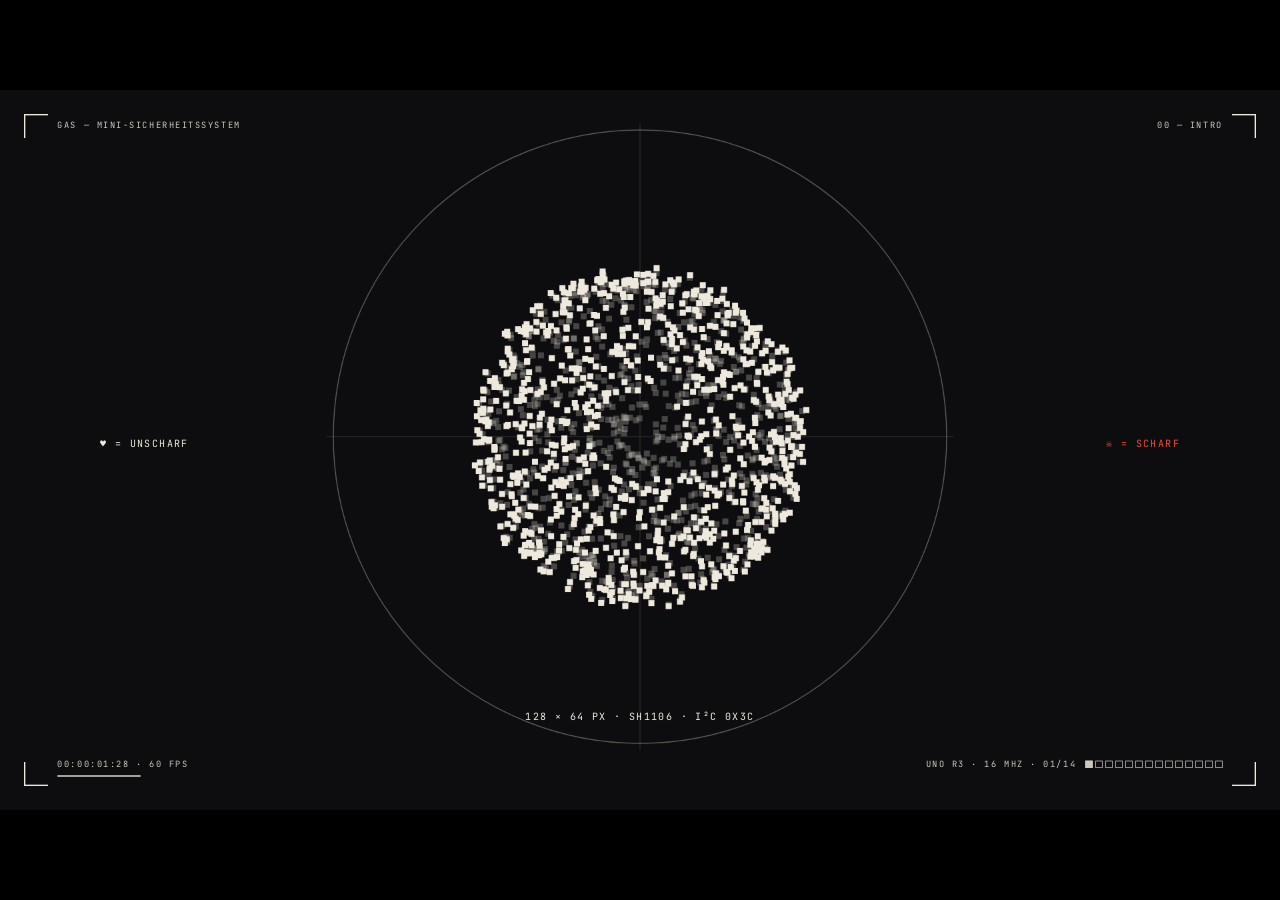
==== commit efaecfd0: "Show the real 3D model on the enclosure slide of the presentation The slide embeds docs/viewer/index" ====
--- a/praesentation/index.html
+++ b/praesentation/index.html
@@ -100,6 +100,7 @@
   @keyframes flash { 0% { background: var(--red); } 50% { background: transparent; } }
   pre.code { margin: 0; font-family: 'JetBrains Mono', monospace; font-size: 24px; line-height: 34px; white-space: pre; }
   .code .k { color: var(--red); } .code .c { color: rgba(239, 233, 221, .45); } .code .hl { background: var(--blue); }
+  #model3d { position: absolute; left: 0; top: 0; width: 1920px; height: 1080px; border: 0; background: transparent; opacity: 0; pointer-events: none; }
   .caret { display: inline-block; width: 13px; height: 28px; background: var(--red); vertical-align: -5px; }
 </style>
 </head>
@@ -170,12 +171,14 @@
     <div class="abs serif a fade" style="--d:.8s; left:110px; top:315px; font-size:48px">Fast ausgereizt — frei sind nur noch A3, D0 und D1.</div>
   </section>
 
-  <!-- 07 ENCLOSURE (point cloud from the real STL files) -->
-  <section class="slide ink" data-name="Gehäuse" data-dur="6.2" data-scene="cloud" data-wipe="var(--cream)">
-    <canvas class="cv" width="1920" height="1080"></canvas>
+  <!-- 07 ENCLOSURE: the real 3D model from docs/viewer, posed frame by frame -->
+  <section class="slide ink" data-name="Gehäuse" data-dur="9" data-scene="model" data-wipe="var(--cream)">
+    <iframe id="model3d" src="../docs/viewer/index.html?shot" title="3D-Modell" tabindex="-1"></iframe>
     <div class="abs mono a fade" style="--d:.2s; left:110px; top:110px">06 — Gehäuse · OpenSCAD · 3D-Druck</div>
-    <h2 class="big abs a sl" style="--d:1.4s; left:104px; top:810px; font-size:170px">Gedruckt<span class="c-red">.</span></h2>
-    <div class="abs serif a fade" style="--d:1.9s; right:110px; top:150px; font-size:44px; text-align:right; line-height:1.1">Bedienteil außen, Sensorteil innen —<br>der Bewegungsmelder sitzt auf einem 60°-Keil.</div>
+    <div class="abs mono" id="modelPhase" style="left:110px; top:150px; font-size:20px"></div>
+    <h2 class="big abs a sl" style="--d:1.2s; left:104px; top:850px; font-size:140px">Gedruckt<span class="c-red">.</span></h2>
+    <div class="abs serif a fade" style="--d:1.7s; left:110px; top:220px; font-size:44px; line-height:1.1">Bedienteil außen,<br>Sensorteil innen —<br>der Bewegungsmelder<br>sitzt auf einem 60°-Keil.</div>
+    <div class="abs" id="modelCut" style="inset:0; z-index:40; opacity:0"></div>
   </section>
 
   <!-- 08 SECTION: problems -->
@@ -255,7 +258,6 @@
   </div>
 </div>
 
-<script src="../docs/viewer/enclosure.js"></script>
 <script>
 'use strict';
 // ---------------------------------------------------------------------------
@@ -506,65 +508,53 @@
   };
 })();
 
-// 07 enclosure: points sampled from the triangles of the printed STL parts
-scenes.cloud = (() => {
-  const E = window.GAS_ENCLOSURE;
-  if (!E) return (g) => { g.fillStyle = C.ink; g.fillRect(0, 0, W, H); };
-  const parts = [
-    ['control_back', 'Bedienteil · Rückteil'], ['control_front', 'Bedienteil · Front'],
-    ['sensor_back', 'Sensor · Rückteil'], ['sensor_front', 'Sensor · Front'], ['sensor_wedge', 'Keil 60°']
-  ];
-  const r = rng(42), bin = (s) => Uint8Array.from(atob(s), (c) => c.charCodeAt(0)).buffer;
-  const P = [], info = [];
-  let cursor = 0;
-  parts.forEach(([name, label], pi) => {
-    const d = E[name], v = new Int16Array(bin(d.v)), idx = d.i32 ? new Uint32Array(bin(d.i)) : new Uint16Array(bin(d.i));
-    const nt = idx.length / 3, cum = new Float64Array(nt);
-    let tot = 0, mn = [1e9, 1e9, 1e9], mx = [-1e9, -1e9, -1e9];
-    for (let i = 0; i < v.length; i += 3) for (let a = 0; a < 3; a++) { mn[a] = Math.min(mn[a], v[i + a]); mx[a] = Math.max(mx[a], v[i + a]); }
-    const ctr = [0, 1, 2].map((a) => (mn[a] + mx[a]) / 2);
-    for (let t = 0; t < nt; t++) {
-      const A = idx[t * 3] * 3, B = idx[t * 3 + 1] * 3, Cc = idx[t * 3 + 2] * 3;
-      const u = [v[B] - v[A], v[B + 1] - v[A + 1], v[B + 2] - v[A + 2]], w = [v[Cc] - v[A], v[Cc + 1] - v[A + 1], v[Cc + 2] - v[A + 2]];
-      tot += Math.hypot(u[1] * w[2] - u[2] * w[1], u[2] * w[0] - u[0] * w[2], u[0] * w[1] - u[1] * w[0]) / 2;
-      cum[t] = tot;
-    }
-    const n = Math.round(Math.pow(tot / 1e4, .62) * 26);
-    for (let s = 0; s < n; s++) {
-      const q = r() * tot; let lo = 0, hi = nt - 1;
-      while (lo < hi) { const m = (lo + hi) >> 1; if (cum[m] < q) lo = m + 1; else hi = m; }
-      let a = r(), b = r(); if (a + b > 1) { a = 1 - a; b = 1 - b; }
-      const A = idx[lo * 3] * 3, B = idx[lo * 3 + 1] * 3, Cc = idx[lo * 3 + 2] * 3, p = [];
-      for (let k = 0; k < 3; k++) p.push((v[A + k] + a * (v[B + k] - v[A + k]) + b * (v[Cc + k] - v[A + k]) - ctr[k]) / 100);
-      const ang = r() * 7, rad = 700 + r() * 500;
-      P.push({ p, part: pi, from: [960 + Math.cos(ang) * rad, 480 + Math.sin(ang) * rad], j: r(), c: r() < .05 ? C.red : r() < .03 ? C.blue : C.cream });
-    }
-    info.push({ label, size: Math.max(mx[0] - mn[0], mx[1] - mn[1]) / 100 });
+// 07 enclosure: docs/viewer/index.html?shot in an iframe, driven by
+// postMessage ('shot' once to set the scene up, then 'pose' every frame)
+scenes.model = (() => {
+  const frame = document.getElementById('model3d');
+  const phase = document.getElementById('modelPhase'), cut = document.getElementById('modelCut');
+  const waits = new Map();
+  let seq = 0, staging = null, staged = false;
+  const send = (gas, cfg) => new Promise((resolve) => {
+    const id = ++seq; waits.set(id, resolve);
+    frame.contentWindow.postMessage({ gas, cfg, id }, '*');
   });
-  // lay the parts out in a row, sized by their footprint
-  const gap = 34, total = info.reduce((s, p) => s + p.size, 0) + gap * (info.length - 1);
-  const scale = 1700 / total; let x = 960 - 1700 / 2;
-  info.forEach((p) => { p.cx = x + p.size * scale / 2; x += (p.size + gap) * scale; });
-  const tilt = .5;
+  // same unit positions as the X-ray banner in tools/render.mjs
+  const UNITS = { cu: { pos: [-6.5, 0, 0], rot: [0, -0.5, 0] }, su: { pos: [6.8, 0, 3.5], rot: [0, -1.45, 0] } };
+  function poseAt(t) {
+    const a = lerp(-0.95, 0.8, inout(prog(t, 0, 9)));            // orbit around the case
+    const e = lerp(0.5, 0.2, expo(prog(t, 0, 2.6))) + 0.12 * inout(prog(t, 5, 3)); // eye level, up again when it opens
+    const fit = lerp(0.22, 0.68, back(prog(t, 0, 1.4), 1.5));     // dolly in with overshoot
+    return {
+      housing: t < 3.2 ? 'solid' : 'xray',
+      open: 1.4 * back(prog(t, 5.0, 1.0), 1.6),
+      camera: { dir: [Math.sin(a) * Math.cos(e), Math.sin(e), Math.cos(a) * Math.cos(e)], fov: 26, fit, shift: [0.3, 0.06] }
+    };
+  }
+  function stage() {
+    if (!staging) staging = send('shot', { ...UNITS, housing: 'solid', floor: 40, shadow: .55, shadowMap: 2048, camera: poseAt(0).camera })
+      .then(() => { staged = true; frame.style.opacity = 1; });
+    return staging;
+  }
+  addEventListener('message', (e) => {
+    const m = e.data || {};
+    if (m.gas === 'loaded') stage();
+    else if (m.gas === 'done' && waits.has(m.id)) { waits.get(m.id)(); waits.delete(m.id); }
+  });
+  const PH = [[0, '01 · zusammengebaut'], [3.2, '02 · X-Ray: was drinsteckt'], [5.0, '03 · aufgeklappt']];
   return (g, t) => {
-    g.fillStyle = C.ink; g.fillRect(0, 0, W, H);
-    const k = (j) => expo(prog(t, .2 + j * .7, 1.3));
-    for (const pt of P) {
-      const inf = info[pt.part], ang = t * .55 + pt.part * .9;
-      const [px, py, pz] = pt.p;
-      const x1 = px * Math.cos(ang) - py * Math.sin(ang), y1 = px * Math.sin(ang) + py * Math.cos(ang);
-      const sy = -(pz * Math.cos(tilt) - y1 * Math.sin(tilt)), depth = y1 * Math.cos(tilt) + pz * Math.sin(tilt);
-      const f = 600 / (600 + depth);
-      const tx = inf.cx + x1 * scale * f, ty = 470 + sy * scale * f;
-      const e = k(pt.j);
-      const X = lerp(pt.from[0], tx, e), Y = lerp(pt.from[1], ty, e);
-      g.globalAlpha = clamp(.35 + (1 - depth / 80) * .4) * clamp(e * 3);
-      g.fillStyle = pt.c; g.fillRect(X - 1.3, Y - 1.3, 2.6, 2.6);
-    }
-    g.globalAlpha = clamp(prog(t, 1.6, .4));
-    g.fillStyle = C.cream; g.font = '400 13px "JetBrains Mono"'; g.textAlign = 'center';
-    info.forEach((p, i) => g.fillText(`0${i + 1} · ${p.label.toUpperCase()}`, p.cx, 700));
-    g.globalAlpha = 1;
+    let k = 0; PH.forEach((p, i) => { if (t >= p[0]) k = i; });
+    const e = back(prog(t, PH[k][0], .4), 1.8);
+    phase.textContent = PH[k][1];
+    phase.style.transform = `translateX(${(1 - e) * -500}px)`;
+    phase.style.filter = `blur(${(1 - clamp(prog(t, PH[k][0], .25))) * 10}px)`;
+    // hard colour-block cut when the look changes
+    const c = [[3.2, C.blue], [5.0, C.red]].find(([at]) => t >= at && t < at + .1);
+    cut.style.opacity = c ? 1 : 0; if (c) cut.style.background = c[1];
+    const p = poseAt(t);
+    if (RENDER) return stage().then(() => send('pose', p));
+    if (staged) frame.contentWindow.postMessage({ gas: 'pose', cfg: p, id: 0 }, '*');
+    else stage();
   };
 })();
 
@@ -627,7 +617,7 @@
 })();
 
 // 12 numbers: counting up over a rippling dot field
-const NUMS = [[6, 'Bauteile am Uno', C.cream], [4, 'Arduino-Sketches', C.red], [21, 'Arbeitsschritte', C.blue],
+const NUMS = [[6, 'Bauteile am Uno', C.cream], [4, 'Arduino-Sketches', C.red], [22, 'Arbeitsschritte', C.blue],
               [5, 'Zustände', C.cream], [5, 'Druckteile', C.red]];
 scenes.numbers = (g, t) => {
   g.fillStyle = C.ink; g.fillRect(0, 0, W, H);
@@ -751,17 +741,17 @@
 }
 function draw(t) {
   const sc = scenes[slides[cur].dataset.scene];
-  if (sc) sc(ctxs[cur], t, slides[cur]);
+  return sc ? sc(ctxs[cur], t, slides[cur]) : null;
 }
 
 if (RENDER) {
   // deterministic frame stepping for tools/render-praesentation.mjs
   window.GAS = {
     durations: slides.map((s) => +s.dataset.dur || 4),
-    seek(i, t, globalT) {
+    async seek(i, t, globalT) {
       if (i !== cur) show(i);
       slides[i].getAnimations({ subtree: true }).forEach((a) => { a.pause(); a.currentTime = t * 1000; });
-      draw(t); hud(globalT);
+      await draw(t); hud(globalT);
     }
   };
   document.fonts.ready.then(() => { window.GAS.ready = true; });
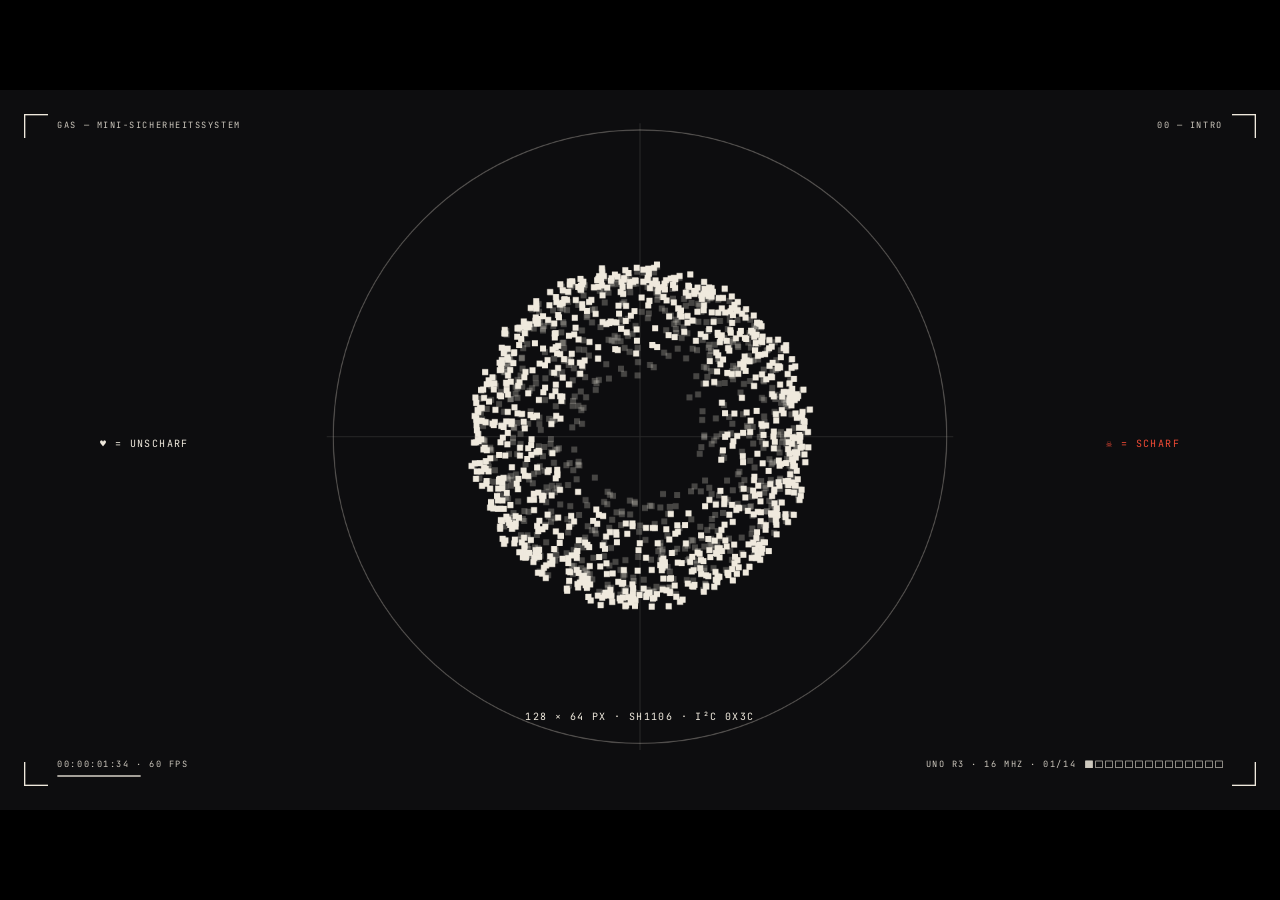
==== commit 9dc54535: "Pack the presentation into one file so the 3D slide works anywhere index.html loads the 3D viewer fr" ====
--- a/praesentation/index.html
+++ b/praesentation/index.html
@@ -178,6 +178,9 @@
     <div class="abs mono" id="modelPhase" style="left:110px; top:150px; font-size:20px"></div>
     <h2 class="big abs a sl" style="--d:1.2s; left:104px; top:850px; font-size:140px">Gedruckt<span class="c-red">.</span></h2>
     <div class="abs serif a fade" style="--d:1.7s; left:110px; top:220px; font-size:44px; line-height:1.1">Bedienteil außen,<br>Sensorteil innen —<br>der Bewegungsmelder<br>sitzt auf einem 60°-Keil.</div>
+    <div class="abs mono" id="modelHint" style="left:900px; right:110px; top:470px; font-size:17px; line-height:1.7; opacity:0; text-transform:none; letter-spacing:.04em">
+      3D-Modell nicht geladen.<br>Diese Datei braucht den Ordner <b>docs/viewer/</b> aus dem Repo daneben.<br>
+      Alles in einer Datei: <b>praesentation/GAS-Praesentation.html</b><br>(erzeugt mit <b>node tools/build-praesentation.mjs</b>)</div>
     <div class="abs" id="modelCut" style="inset:0; z-index:40; opacity:0"></div>
   </section>
 
@@ -513,6 +516,7 @@
 scenes.model = (() => {
   const frame = document.getElementById('model3d');
   const phase = document.getElementById('modelPhase'), cut = document.getElementById('modelCut');
+  const hint = document.getElementById('modelHint');
   const waits = new Map();
   let seq = 0, staging = null, staged = false;
   const send = (gas, cfg) => new Promise((resolve) => {
@@ -555,6 +559,7 @@
     if (RENDER) return stage().then(() => send('pose', p));
     if (staged) frame.contentWindow.postMessage({ gas: 'pose', cfg: p, id: 0 }, '*');
     else stage();
+    hint.style.opacity = !staged && t > 5 ? 1 : 0;   // viewer missing or blocked
   };
 })();
 
@@ -617,7 +622,7 @@
 })();
 
 // 12 numbers: counting up over a rippling dot field
-const NUMS = [[6, 'Bauteile am Uno', C.cream], [4, 'Arduino-Sketches', C.red], [22, 'Arbeitsschritte', C.blue],
+const NUMS = [[6, 'Bauteile am Uno', C.cream], [4, 'Arduino-Sketches', C.red], [23, 'Arbeitsschritte', C.blue],
               [5, 'Zustände', C.cream], [5, 'Druckteile', C.red]];
 scenes.numbers = (g, t) => {
   g.fillStyle = C.ink; g.fillRect(0, 0, W, H);
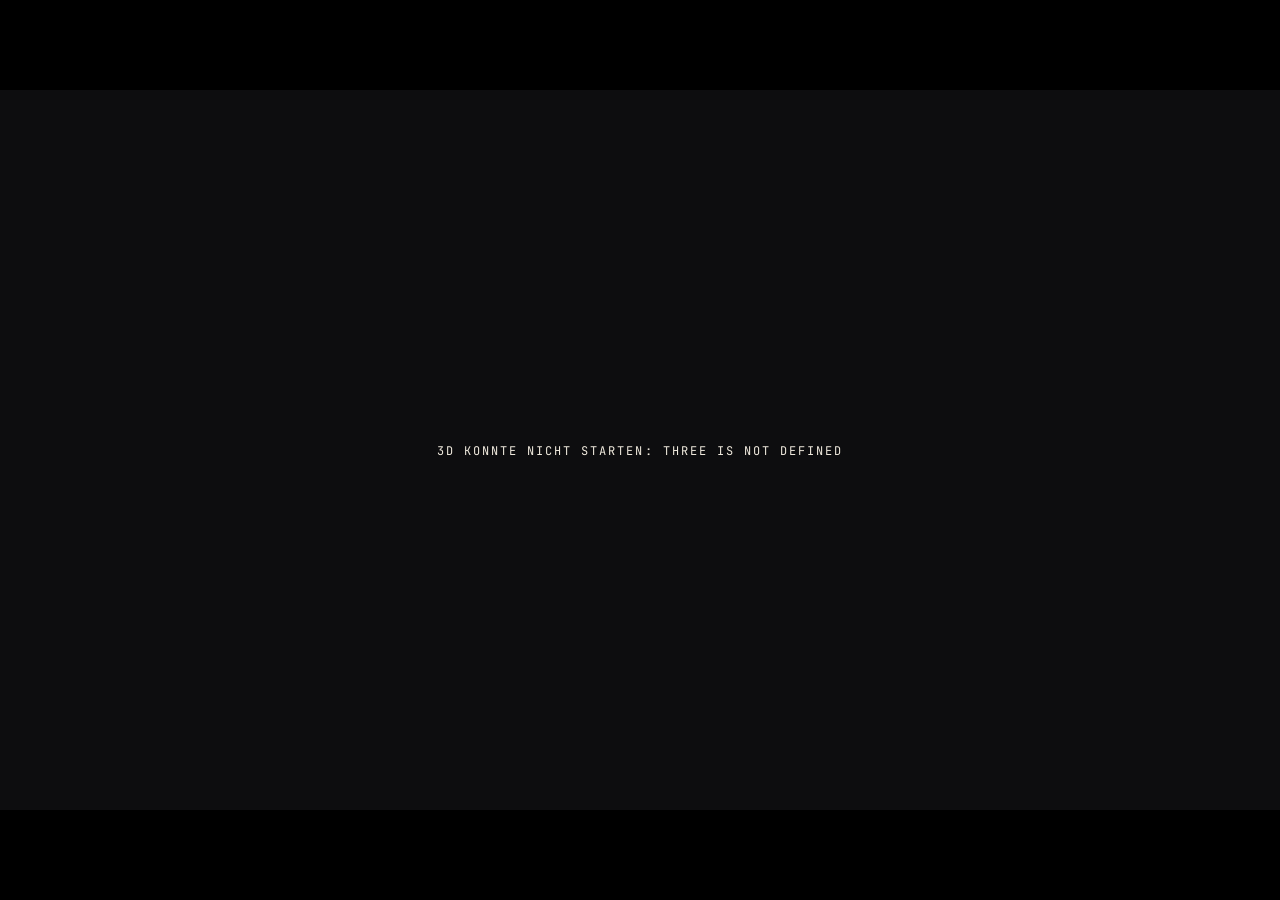
==== commit 23b407bb: "Rebuild the presentation as a full 3D motion-graphics show praesentation/ is now a WebGL show with 1" ====
--- a/praesentation/index.html
+++ b/praesentation/index.html
@@ -4,75 +4,55 @@
 <meta charset="utf-8">
 <meta name="viewport" content="width=device-width, initial-scale=1">
 <title>Projekt GAS – Präsentation</title>
-<!-- Prototype of a motion-graphics style talk. Keys: → / Space / click = next,
-     ← = back, F = fullscreen, A = auto-play. ?auto plays everything,
-     ?render is used by tools/render-praesentation.mjs to export a video. -->
-<link rel="preconnect" href="https://fonts.googleapis.com">
-<link rel="preconnect" href="https://fonts.gstatic.com" crossorigin>
-<link href="https://fonts.googleapis.com/css2?family=Archivo:wdth,wght@62..125,100..900&family=Instrument+Serif:ital@1&family=JetBrains+Mono:wght@400;700&display=block" rel="stylesheet">
+<!-- Motion-graphics talk, everything rendered live in WebGL (three.js from
+     docs/viewer). Texts: in this file. 3D: js/assets.js (models), js/slides.js
+     (scenes), js/engine.js (renderer, timeline, HUD).
+     Keys: → / Space / click = next, ← = back, F = fullscreen, A = auto-play,
+     Q = lower resolution (slow PC). ?auto plays everything, ?low starts with
+     lower resolution, ?render is for tools/render-praesentation.mjs. -->
+<link rel="stylesheet" href="fonts/fonts.css">
 <style>
-  :root {
-    --ink: #0d0d0f; --cream: #efe9dd; --red: #f04a35; --blue: #2a2cf0;
-    --os: cubic-bezier(.2, .9, .3, 1);
-  }
+  :root { --ink: #0d0d0f; --cream: #efe9dd; --red: #f04a35; --blue: #2a2cf0; }
   html, body { margin: 0; height: 100%; background: #000; overflow: hidden; }
-  #stage {
-    position: absolute; left: 50%; top: 50%; width: 1920px; height: 1080px;
-    transform-origin: 0 0; overflow: hidden; cursor: none;
-    font-family: 'JetBrains Mono', monospace;
-  }
-  .slide { position: absolute; inset: 0; display: none; overflow: hidden; }
+  #stage { position: absolute; left: 50%; top: 50%; width: 1920px; height: 1080px; transform-origin: 0 0; overflow: hidden;
+           cursor: none; font-family: 'JetBrains Mono', monospace; background: var(--ink); }
+  #gl { position: absolute; inset: 0; width: 1920px; height: 1080px; }
+  #ov { position: absolute; inset: 0; }
+  .slide { position: absolute; inset: 0; display: none; overflow: hidden; color: var(--cream); }
   .slide.on { display: block; }
-  .ink   { background: var(--ink);   color: var(--cream); }
-  .cream { background: var(--cream); color: var(--ink); }
-  .red   { background: var(--red);   color: var(--ink); }
-  .blue  { background: var(--blue);  color: var(--cream); }
-  canvas.cv { position: absolute; inset: 0; width: 1920px; height: 1080px; }
+  .slide.dark { color: var(--ink); }
   .abs { position: absolute; }
-
-  /* type */
-  .big { font-family: 'Archivo', sans-serif; font-stretch: 125%; font-weight: 900;
-         text-transform: uppercase; line-height: .84; letter-spacing: -.01em; margin: 0; white-space: nowrap; }
+  .pin { position: absolute; left: 0; top: 0; white-space: nowrap; }
+
+  .big { font-family: 'Archivo', sans-serif; font-stretch: 125%; font-weight: 900; text-transform: uppercase;
+         line-height: .84; letter-spacing: -.01em; margin: 0; white-space: nowrap; }
   .serif { font-family: 'Instrument Serif', serif; font-style: italic; font-weight: 400; }
   .mono { font-family: 'JetBrains Mono', monospace; font-size: 15px; letter-spacing: .14em; text-transform: uppercase; }
   .c-red { color: var(--red); } .c-blue { color: var(--blue); } .c-cream { color: var(--cream); } .c-ink { color: var(--ink); }
   .rule { position: absolute; height: 2px; background: currentColor; }
+  .chip { position: absolute; padding: 14px 24px; font-size: 19px; }
+  .tag { padding: 7px 12px; font-size: 14px; background: var(--ink); color: var(--cream); transform-origin: 0 0; }
+  .shadow { text-shadow: 0 2px 24px rgba(0, 0, 0, .35); }
 
   /* entrances: every animated element gets --d (delay) */
   .on .a { animation-fill-mode: both; animation-delay: var(--d, 0s); animation-duration: .6s; animation-timing-function: linear; }
-  .on .sl   { animation-name: slamL; }
-  .on .sr   { animation-name: slamR; }
-  .on .su   { animation-name: slamU; }
-  .on .sd   { animation-name: slamD; }
-  .on .pop  { animation-name: pop; animation-duration: .55s; }
-  .on .fade { animation-name: fade; animation-duration: .5s; }
+  .on .sl { animation-name: slamL; } .on .sr { animation-name: slamR; } .on .su { animation-name: slamU; }
+  .on .pop { animation-name: pop; animation-duration: .55s; } .on .fade { animation-name: fade; animation-duration: .5s; }
   .on .grow { animation-name: grow; animation-duration: .7s; transform-origin: 0 50%; }
   .on .blink { animation: blink 1s steps(1) infinite var(--d, 0s) both; }
-  @keyframes slamL { 0% { opacity: 0; transform: translateX(-900px) scaleX(1.8); filter: blur(28px); }
-                     55% { opacity: 1; transform: translateX(24px) scaleX(.97); filter: blur(0); }
-                     78% { transform: translateX(-6px); } 100% { opacity: 1; transform: none; filter: none; } }
-  @keyframes slamR { 0% { opacity: 0; transform: translateX(900px) scaleX(1.8); filter: blur(28px); }
-                     55% { opacity: 1; transform: translateX(-24px) scaleX(.97); filter: blur(0); }
-                     78% { transform: translateX(6px); } 100% { opacity: 1; transform: none; filter: none; } }
-  @keyframes slamU { 0% { opacity: 0; transform: translateY(420px) scaleY(1.7); filter: blur(24px); }
-                     55% { opacity: 1; transform: translateY(-16px) scaleY(.98); filter: blur(0); }
-                     78% { transform: translateY(4px); } 100% { opacity: 1; transform: none; filter: none; } }
-  @keyframes slamD { 0% { opacity: 0; transform: translateY(-420px) scaleY(1.7); filter: blur(24px); }
-                     55% { opacity: 1; transform: translateY(16px) scaleY(.98); filter: blur(0); }
-                     78% { transform: translateY(-4px); } 100% { opacity: 1; transform: none; filter: none; } }
-  @keyframes pop   { 0% { opacity: 0; transform: scale(.2); } 60% { opacity: 1; transform: scale(1.08); }
-                     100% { opacity: 1; transform: none; } }
-  @keyframes fade  { 0% { opacity: 0; transform: translateY(14px); } 100% { opacity: 1; transform: none; } }
-  @keyframes grow  { 0% { transform: scaleX(0); } 70% { transform: scaleX(1.02); } 100% { transform: none; } }
+  @keyframes slamL { 0% { opacity: 0; transform: translateX(-900px) scaleX(1.8); filter: blur(28px); } 55% { opacity: 1; transform: translateX(24px) scaleX(.97); filter: blur(0); } 78% { transform: translateX(-6px); } 100% { opacity: 1; transform: none; filter: none; } }
+  @keyframes slamR { 0% { opacity: 0; transform: translateX(900px) scaleX(1.8); filter: blur(28px); } 55% { opacity: 1; transform: translateX(-24px) scaleX(.97); filter: blur(0); } 78% { transform: translateX(6px); } 100% { opacity: 1; transform: none; filter: none; } }
+  @keyframes slamU { 0% { opacity: 0; transform: translateY(420px) scaleY(1.7); filter: blur(24px); } 55% { opacity: 1; transform: translateY(-16px) scaleY(.98); filter: blur(0); } 78% { transform: translateY(4px); } 100% { opacity: 1; transform: none; filter: none; } }
+  @keyframes pop { 0% { opacity: 0; transform: scale(.2); } 60% { opacity: 1; transform: scale(1.08); } 100% { opacity: 1; transform: none; } }
+  @keyframes fade { 0% { opacity: 0; transform: translateY(14px); } 100% { opacity: 1; transform: none; } }
+  @keyframes grow { 0% { transform: scaleX(0); } 70% { transform: scaleX(1.02); } 100% { transform: none; } }
   @keyframes blink { 0% { opacity: 1; } 50% { opacity: 0; } }
-
-  /* hard colour-block cut at the start of every slide */
   .wipe { position: absolute; inset: 0; z-index: 50; pointer-events: none; }
   .on .wipe { animation: wipe .38s cubic-bezier(.7, 0, .3, 1) both; }
   @keyframes wipe { 0% { clip-path: inset(0 0 0 0); } 100% { clip-path: inset(0 0 0 100%); } }
 
   /* viewfinder HUD */
-  #hud { position: absolute; inset: 0; z-index: 100; pointer-events: none; color: var(--cream); transition: color .15s; }
+  #hud { position: absolute; inset: 0; z-index: 100; pointer-events: none; color: var(--cream); }
   #hud.dark { color: var(--ink); }
   #hud .br { position: absolute; width: 34px; height: 34px; border: 0 solid currentColor; }
   #hud .tl { left: 36px; top: 36px; border-left-width: 2px; border-top-width: 2px; }
@@ -83,705 +63,172 @@
   #hud .bar { position: absolute; left: 86px; bottom: 50px; height: 2px; width: 0; background: currentColor; }
   #hud .sq { display: inline-block; width: 9px; height: 9px; border: 1.5px solid currentColor; margin-left: 4px; vertical-align: -1px; }
   #hud .sq.f { background: currentColor; }
-
-  /* slide-specific bits */
-  .card { position: absolute; width: 560px; height: 290px; border: 2px solid rgba(239, 233, 221, .28); box-sizing: border-box; padding: 26px 30px; }
-  .card .big { font-size: 84px; margin-top: 34px; }
-  .card .serif { font-size: 40px; margin-top: 14px; }
-  .card .mono { position: absolute; bottom: 24px; left: 30px; font-size: 14px; opacity: .7; }
-  .card .dot { position: absolute; right: 26px; top: 26px; width: 22px; height: 22px; border-radius: 50%; }
-  .seg { height: 100%; box-sizing: border-box; display: flex; align-items: flex-end; padding: 0 0 12px 14px;
-         font-family: 'JetBrains Mono', monospace; font-size: 15px; letter-spacing: .12em; text-transform: uppercase; overflow: hidden; white-space: nowrap; }
-  .on .shrink { animation: shrink .7s cubic-bezier(.6, -.3, .4, 1) both; animation-delay: var(--d); }
-  @keyframes shrink { 0% { width: var(--w0); } 100% { width: 0; padding: 0; } }
-  .on .widen { animation: widen .7s cubic-bezier(.3, 1.5, .4, 1) both; animation-delay: var(--d); }
-  @keyframes widen { 0% { width: var(--w0); } 100% { width: var(--w1); } }
-  .on .flash { animation: flash .5s steps(1) 3 both; animation-delay: var(--d); }
-  @keyframes flash { 0% { background: var(--red); } 50% { background: transparent; } }
-  pre.code { margin: 0; font-family: 'JetBrains Mono', monospace; font-size: 24px; line-height: 34px; white-space: pre; }
-  .code .k { color: var(--red); } .code .c { color: rgba(239, 233, 221, .45); } .code .hl { background: var(--blue); }
-  #model3d { position: absolute; left: 0; top: 0; width: 1920px; height: 1080px; border: 0; background: transparent; opacity: 0; pointer-events: none; }
-  .caret { display: inline-block; width: 13px; height: 28px; background: var(--red); vertical-align: -5px; }
+  #hud .cross { position: absolute; left: 50%; top: 50%; width: 18px; height: 18px; margin: -9px; opacity: .35;
+                background: linear-gradient(currentColor, currentColor) center / 100% 1px no-repeat, linear-gradient(currentColor, currentColor) center / 1px 100% no-repeat; }
+  #boot { position: absolute; inset: 0; z-index: 200; display: flex; align-items: center; justify-content: center; background: var(--ink); color: var(--cream); }
 </style>
 </head>
 <body>
 <div id="stage">
-
-  <!-- 00 INTRO: a dot turns into the OLED heart and then the skull -->
-  <section class="slide ink" data-name="Intro" data-dur="5.6" data-scene="intro">
-    <canvas class="cv" width="1920" height="1080"></canvas>
-    <div class="abs mono a fade" style="--d:2.3s; left:0; right:0; top:930px; text-align:center">128 × 64 px · SH1106 · I²C 0x3C</div>
-    <div class="abs mono a fade" style="--d:2.4s; left:150px; top:520px">♥ = unscharf</div>
-    <div class="abs mono a fade c-red" style="--d:4.0s; right:150px; top:520px; text-align:right">☠ = scharf</div>
-  </section>
-
-  <!-- 01 TITLE -->
-  <section class="slide red" data-name="Titel" data-dur="3.8" data-wipe="var(--ink)">
-    <div class="rule a grow" style="--d:.2s; left:96px; right:96px; top:180px"></div>
-    <div class="abs mono a fade" style="--d:.35s; left:96px; top:150px">Projekt · LF07 · AIFS51</div>
-    <div class="abs mono a fade" style="--d:.4s; right:96px; top:150px">Hugo &amp; Jan · 2026</div>
-    <h1 class="big abs" style="left:0; right:0; top:300px; text-align:center; font-size:520px">
-      <span class="a sd" style="--d:.45s; display:inline-block">G</span><span class="a su" style="--d:.6s; display:inline-block">A</span><span class="a sd" style="--d:.75s; display:inline-block">S</span>
-    </h1>
-    <div class="abs serif a fade c-cream" style="--d:1.3s; left:0; right:0; top:780px; text-align:center; font-size:96px">Mini-Sicherheitssystem</div>
-    <div class="rule a grow" style="--d:1.5s; left:96px; right:96px; top:930px"></div>
-    <div class="abs mono a fade" style="--d:1.7s; left:96px; top:946px">Keypad · RFID · Bewegungsmelder · Arduino Uno R3</div>
-  </section>
-
-  <!-- 02 IDEA -->
-  <section class="slide cream" data-name="Idee" data-dur="4.2" data-wipe="var(--red)">
-    <div class="abs mono a fade" style="--d:.3s; left:110px; top:150px">01 — Die Idee</div>
-    <h2 class="big abs a sl" style="--d:.35s; left:104px; top:230px; font-size:200px">Wer kommt</h2>
-    <h2 class="big abs a sr" style="--d:.6s; left:104px; top:410px; font-size:200px">hier <span class="c-red">rein?</span></h2>
-    <div class="abs serif a fade" style="--d:1.2s; left:110px; top:640px; font-size:58px; width:1400px; line-height:1.1">
-      Eine kleine Alarmanlage: scharf schalten per PIN oder Karte,<br>Alarm, sobald sich im Raum etwas bewegt.</div>
-    <div class="abs a pop" style="--d:1.8s; left:110px; top:860px; padding:16px 26px; background:var(--ink); color:var(--cream)"><span class="mono" style="font-size:20px">01 · PIN am Keypad</span></div>
-    <div class="abs a pop" style="--d:2.0s; left:540px; top:860px; padding:16px 26px; background:var(--red); color:var(--ink)"><span class="mono" style="font-size:20px">02 · RFID-Karte</span></div>
-    <div class="abs a pop" style="--d:2.2s; left:930px; top:860px; padding:16px 26px; background:var(--blue); color:var(--cream)"><span class="mono" style="font-size:20px">03 · Bewegungsmelder</span></div>
-  </section>
-
-  <!-- 03 PARTS -->
-  <section class="slide ink" data-name="Bauteile" data-dur="4.6" data-wipe="var(--blue)">
-    <div class="abs mono a fade" style="--d:.25s; left:110px; top:110px">02 — Verwendete Bauteile</div>
-    <h2 class="big abs a sl" style="--d:.3s; left:104px; top:150px; font-size:120px">6 Bauteile<span class="c-red">.</span></h2>
-    <div id="cards"></div>
-  </section>
-
-  <!-- 04 STATES -->
-  <section class="slide blue" data-name="Ablauf" data-dur="6" data-scene="states" data-wipe="var(--cream)">
-    <canvas class="cv" width="1920" height="1080"></canvas>
-    <div class="abs mono a fade" style="--d:.2s; left:110px; top:110px">03 — Funktionsbeschreibung</div>
-    <h2 class="big abs a sl" style="--d:.25s; left:104px; top:150px; font-size:120px">Vier Zustände<span class="c-red">.</span></h2>
-    <div id="stations"></div>
-    <div class="abs mono a fade" style="--d:4.8s; left:110px; top:960px; opacity:.8">+ Admin-Modus: Karten anlernen mit Taste A</div>
-  </section>
-
-  <!-- 05 OLED -->
-  <section class="slide ink" data-name="Display" data-dur="7.6" data-scene="oled" data-wipe="var(--red)">
-    <canvas class="cv" width="1920" height="1080"></canvas>
-    <div class="abs mono a fade" style="--d:.2s; left:110px; top:110px">04 — Was das Display zeigt</div>
-    <div class="abs mono a fade" style="--d:.3s; right:110px; top:110px; text-align:right">kein Text · nur Symbole</div>
-  </section>
-
-  <!-- 06 PINS -->
-  <section class="slide cream" data-name="Pins" data-dur="4.8" data-scene="pins" data-wipe="var(--blue)">
-    <canvas class="cv" width="1920" height="1080"></canvas>
-    <div class="abs mono a fade" style="--d:.2s; left:110px; top:110px">05 — Pin-Belegung am Uno</div>
-    <h2 class="big abs a sl" style="--d:.25s; left:104px; top:150px; font-size:150px">17 / 20 Pins<span class="c-red">.</span></h2>
-    <div class="abs serif a fade" style="--d:.8s; left:110px; top:315px; font-size:48px">Fast ausgereizt — frei sind nur noch A3, D0 und D1.</div>
-  </section>
-
-  <!-- 07 ENCLOSURE: the real 3D model from docs/viewer, posed frame by frame -->
-  <section class="slide ink" data-name="Gehäuse" data-dur="9" data-scene="model" data-wipe="var(--cream)">
-    <iframe id="model3d" src="../docs/viewer/index.html?shot" title="3D-Modell" tabindex="-1"></iframe>
-    <div class="abs mono a fade" style="--d:.2s; left:110px; top:110px">06 — Gehäuse · OpenSCAD · 3D-Druck</div>
-    <div class="abs mono" id="modelPhase" style="left:110px; top:150px; font-size:20px"></div>
-    <h2 class="big abs a sl" style="--d:1.2s; left:104px; top:850px; font-size:140px">Gedruckt<span class="c-red">.</span></h2>
-    <div class="abs serif a fade" style="--d:1.7s; left:110px; top:220px; font-size:44px; line-height:1.1">Bedienteil außen,<br>Sensorteil innen —<br>der Bewegungsmelder<br>sitzt auf einem 60°-Keil.</div>
-    <div class="abs mono" id="modelHint" style="left:900px; right:110px; top:470px; font-size:17px; line-height:1.7; opacity:0; text-transform:none; letter-spacing:.04em">
-      3D-Modell nicht geladen.<br>Diese Datei braucht den Ordner <b>docs/viewer/</b> aus dem Repo daneben.<br>
-      Alles in einer Datei: <b>praesentation/GAS-Praesentation.html</b><br>(erzeugt mit <b>node tools/build-praesentation.mjs</b>)</div>
-    <div class="abs" id="modelCut" style="inset:0; z-index:40; opacity:0"></div>
-  </section>
-
-  <!-- 08 SECTION: problems -->
-  <section class="slide ink" data-name="Probleme" data-dur="3.8" data-scene="truchet" data-wipe="var(--red)">
-    <canvas class="cv" width="1920" height="1080"></canvas>
-    <div class="abs a pop" style="--d:.9s; left:310px; top:380px; width:1300px; height:320px; background:var(--red)"></div>
-    <h2 class="big abs a sr" style="--d:1.05s; left:0; right:0; top:448px; text-align:center; font-size:150px; color:var(--ink)">Probleme.</h2>
-    <div class="abs serif a fade" style="--d:1.5s; left:0; right:0; top:612px; text-align:center; font-size:52px; color:var(--ink)">…und wie wir sie gelöst haben</div>
-  </section>
-
-  <!-- 09 SRAM -->
-  <section class="slide blue" data-name="Speicher" data-dur="5.8" data-wipe="var(--ink)">
-    <div class="abs mono a fade" style="--d:.2s; left:110px; top:110px">07 — Arbeitsspeicher</div>
-    <h2 class="big abs a sl" style="--d:.25s; left:104px; top:150px; font-size:200px">2048 Byte<span class="c-red">.</span></h2>
-    <div class="abs serif a fade" style="--d:.7s; left:110px; top:345px; font-size:54px">So viel RAM hat der Uno. Das Display braucht die Hälfte davon.</div>
-    <div class="abs a grow" style="--d:1.0s; left:120px; top:520px; width:1680px; height:170px; border:3px solid var(--cream); box-sizing:content-box; display:flex">
-      <div class="seg" style="width:840px; background:var(--cream); color:var(--ink)">Display-Puffer · 1024</div>
-      <div class="seg" style="width:573px; background:repeating-linear-gradient(135deg, rgba(239,233,221,.32) 0 3px, transparent 3px 14px)">Variablen + Stack</div>
-      <div class="seg shrink" style="--d:3.3s; --w0:98px; width:98px; background:var(--red); color:var(--ink)">Lib 120</div>
-      <div class="seg widen" style="--d:3.4s; --w0:168px; --w1:266px; width:168px; border-left:3px dashed var(--cream)"><span class="flash" style="--d:1.8s; padding:2px 4px">frei</span></div>
-    </div>
-    <div class="abs mono a fade" style="--d:1.9s; left:1428px; top:710px; color:var(--red); font-size:15px">↑ Keypad-Library</div>
-    <div class="abs mono a fade" style="--d:1.9s; left:1560px; top:740px; font-size:15px">↑ nur 205 Byte frei</div>
-    <h3 class="big abs a sr" style="--d:3.6s; right:110px; top:770px; font-size:110px">+120 Byte<span class="c-red">.</span></h3>
-    <div class="abs serif a fade" style="--d:3.9s; left:110px; top:800px; font-size:42px; line-height:1.15">Texte mit <span class="mono" style="font-size:30px; letter-spacing:0">F()</span> in den Flash,<br>Tastenfeld selbst abfragen.</div>
-  </section>
-
-  <!-- 10 FIXES -->
-  <section class="slide ink" data-name="Lösungen" data-dur="5.2" data-wipe="var(--blue)">
-    <div class="abs mono a fade" style="--d:.2s; left:110px; top:110px">08 — Herausforderungen</div>
-    <div id="fixes"></div>
-  </section>
-
-  <!-- 11 CODE -->
-  <section class="slide cream" data-name="Code" data-dur="6.2" data-scene="code" data-wipe="var(--ink)">
-    <div class="abs mono a fade" style="--d:.2s; left:110px; top:110px">09 — Wichtiger Codeabschnitt</div>
-    <h2 class="big abs a sl" style="--d:.25s; left:104px; top:150px; font-size:130px">Keine Library<span class="c-red">.</span></h2>
-    <div class="abs a pop" style="--d:.5s; left:110px; top:340px; width:1080px; height:640px; background:var(--ink); color:var(--cream); padding:34px 40px; box-sizing:border-box">
-      <div class="mono" style="font-size:13px; opacity:.5; margin-bottom:14px">alarm_system.ino · scanKeypad()</div>
-      <pre class="code" id="code"></pre>
-    </div>
-    <div class="abs serif a fade" style="--d:1.0s; left:1260px; top:350px; font-size:50px; width:560px; line-height:1.1">Die Tastenmatrix fragen wir selbst ab — spart 120 Byte RAM.</div>
-    <div class="abs mono a sr" style="--d:2.2s; left:1260px; top:620px; font-size:18px">→ Spalte auf LOW ziehen</div>
-    <div class="abs mono a sr" style="--d:2.9s; left:1260px; top:670px; font-size:18px">→ Reihen lesen</div>
-    <div class="abs mono a sr" style="--d:3.6s; left:1260px; top:720px; font-size:18px">→ Taste aus dem Flash holen</div>
-  </section>
-
-  <!-- 12 NUMBERS -->
-  <section class="slide ink" data-name="Zahlen" data-dur="4.4" data-scene="numbers" data-wipe="var(--red)">
-    <canvas class="cv" width="1920" height="1080"></canvas>
-    <div class="abs mono a fade" style="--d:.2s; left:110px; top:110px">10 — Auf einen Blick</div>
-    <div id="nums"></div>
-  </section>
-
-  <!-- 13 FINALE -->
-  <section class="slide red" data-name="Finale" data-dur="5.4" data-scene="finale" data-wipe="var(--blue)">
-    <canvas class="cv" width="1920" height="1080"></canvas>
-    <svg class="abs a pop" style="--d:.35s; left:430px; top:285px; width:330px; height:347px" viewBox="-20 -23 40 42">
-      <g fill="var(--ink)"><rect x="-19" y="-22" width="38" height="32" rx="12"/><rect x="-11" y="4" width="22" height="13" rx="4"/></g>
-      <g fill="var(--red)"><circle cx="-9" cy="-7" r="6"/><circle cx="9" cy="-7" r="6"/><polygon points="0,-1 -3,4 3,4"/>
-        <rect x="-11" y="5" width="22" height="1"/><rect x="-7" y="6" width="1" height="11"/><rect x="-2" y="6" width="1" height="11"/><rect x="3" y="6" width="1" height="11"/><rect x="8" y="6" width="1" height="11"/></g>
-    </svg>
-    <h1 class="big abs a sr" style="--d:.55s; left:800px; top:318px; font-size:330px">GAS</h1>
-    <div class="abs serif a fade c-cream" style="--d:1.1s; left:806px; top:640px; font-size:86px">Danke fürs Zuhören.</div>
-    <div class="rule a grow" style="--d:1.4s; left:436px; right:436px; top:780px"></div>
-    <div class="abs mono a fade" style="--d:1.6s; left:436px; top:798px">Mini-Sicherheitssystem · Arduino Uno R3 · LF07 · AIFS51 · 2026</div>
-    <div class="abs mono a fade" style="--d:2.4s; left:0; right:0; top:930px; text-align:center; font-size:22px"><span class="blink" style="--d:2.4s">▶</span> Jetzt: Live-Demo am echten Aufbau</div>
-  </section>
+  <canvas id="gl"></canvas>
+  <div id="ov">
+
+    <!-- 00 INTRO -->
+    <section class="slide" data-name="Intro" data-dur="7" data-wipe="#f04a35">
+      <div class="abs mono a fade" style="--d:2.9s; left:0; right:0; top:930px; text-align:center">Der Totenkopf aus der Firmware · 128 × 64 OLED-Pixel · jetzt in 3D</div>
+    </section>
+
+    <!-- 01 TITLE -->
+    <section class="slide dark" data-name="Titel" data-dur="5" data-wipe="#0d0d0f">
+      <div class="rule a grow" style="--d:.2s; left:96px; right:96px; top:180px"></div>
+      <div class="abs mono a fade" style="--d:.35s; left:96px; top:150px">Projekt · LF07 · AIFS51</div>
+      <div class="abs mono a fade" style="--d:.4s; right:96px; top:150px">Hugo &amp; Jan · 2026</div>
+      <div class="abs serif a fade c-cream shadow" style="--d:1.3s; left:0; right:0; top:800px; text-align:center; font-size:96px">Mini-Sicherheitssystem</div>
+      <div class="rule a grow" style="--d:1.5s; left:96px; right:96px; top:935px"></div>
+      <div class="abs mono a fade" style="--d:1.7s; left:96px; top:951px">Keypad · RFID · Bewegungsmelder · Arduino Uno R3</div>
+    </section>
+
+    <!-- 02 IDEA -->
+    <section class="slide dark" data-name="Idee" data-dur="7" data-wipe="#2a2cf0">
+      <div class="abs mono a fade" style="--d:.3s; left:110px; top:110px">01 — Die Idee</div>
+      <h2 class="big abs a sl" style="--d:.35s; left:104px; top:160px; font-size:150px">Wer kommt</h2>
+      <h2 class="big abs a sl" style="--d:.55s; left:104px; top:295px; font-size:150px">hier <span class="c-red">rein?</span></h2>
+      <div class="abs serif a fade" style="--d:1.1s; left:110px; top:470px; font-size:46px; width:640px; line-height:1.12">Eine kleine Alarmanlage: scharf schalten per PIN oder Karte — Alarm, sobald sich im Raum etwas bewegt.</div>
+      <div class="chip mono a pop" style="--d:1.7s; left:110px; top:860px; background:var(--ink); color:var(--cream)">01 · PIN am Keypad</div>
+      <div class="chip mono a pop" style="--d:1.9s; left:110px; top:925px; background:var(--red); color:var(--ink)">02 · RFID-Karte</div>
+      <div class="chip mono a pop" style="--d:2.1s; left:470px; top:925px; background:var(--blue); color:var(--cream)">03 · Bewegungsmelder</div>
+      <div class="pin pin-sensor"><div class="tag mono">PIR · HC-SR501 · Blick zur Tür</div></div>
+      <div class="pin pin-alarm"><div class="tag mono" style="background:var(--red); color:var(--ink); font-size:22px; font-weight:700">● Alarm</div></div>
+    </section>
+
+    <!-- 03 PARTS -->
+    <section class="slide" data-name="Bauteile" data-dur="10.5" data-wipe="#efe9dd">
+      <div class="abs mono a fade" style="--d:.2s; left:110px; top:110px">02 — Verwendete Bauteile</div>
+      <h2 class="big abs a sl" style="--d:.25s; left:104px; top:150px; font-size:110px">6 Bauteile<span class="c-red">.</span></h2>
+      <div class="abs mono p-idx" style="left:110px; top:742px; font-size:18px"></div>
+      <div class="abs big p-name" style="left:104px; top:780px; font-size:130px"></div>
+      <div class="abs serif p-desc" style="left:110px; top:905px; font-size:46px"></div>
+      <div class="abs mono p-spec" style="right:110px; top:930px; text-align:right; font-size:17px"></div>
+    </section>
+
+    <!-- 04 STATES -->
+    <section class="slide" data-name="Ablauf" data-dur="8.5" data-wipe="#f04a35">
+      <div class="abs mono a fade" style="--d:.2s; left:110px; top:110px">03 — Funktionsbeschreibung</div>
+      <h2 class="big abs a sl" style="--d:.25s; left:104px; top:150px; font-size:110px">Vier Zustände<span class="c-red">.</span></h2>
+      <div class="abs mono s-idx" style="left:110px; top:772px; font-size:18px"></div>
+      <div class="abs big s-name shadow" style="left:104px; top:810px; font-size:120px"></div>
+      <div class="abs serif s-note" style="left:110px; top:930px; font-size:42px"></div>
+      <div class="abs mono s-cond" style="right:110px; top:160px; font-size:20px; padding:12px 18px; background:var(--cream); color:var(--ink)"></div>
+      <div class="abs mono a fade" style="--d:7s; right:110px; top:950px; opacity:.85">+ Admin-Modus: Karten anlernen mit Taste A</div>
+    </section>
+
+    <!-- 05 DISPLAY -->
+    <section class="slide" data-name="Display" data-dur="9" data-wipe="#2a2cf0">
+      <div class="abs mono a fade" style="--d:.2s; left:110px; top:110px">04 — Was das Display zeigt</div>
+      <div class="abs mono a fade" style="--d:.3s; right:110px; top:110px; text-align:right">SH1106 · 128 × 64 · kein Text, nur Symbole</div>
+      <div class="abs" style="left:0; right:0; top:800px; text-align:center"><div class="big o-name shadow" style="display:inline-block; font-size:130px"></div></div>
+      <div class="abs" style="left:0; right:0; top:930px; text-align:center"><div class="serif o-note" style="display:inline-block; font-size:44px"></div></div>
+    </section>
+
+    <!-- 06 WIRING -->
+    <section class="slide dark" data-name="Pins" data-dur="9" data-wipe="#0d0d0f">
+      <div class="abs mono a fade" style="--d:.2s; left:110px; top:110px">05 — Verdrahtung am Uno</div>
+      <h2 class="big abs a sl" style="--d:.3s; left:104px; top:150px; font-size:120px">17 / 20 Pins<span class="c-red">.</span></h2>
+      <div class="abs serif a fade" style="--d:4.2s; left:110px; top:270px; font-size:44px">Fast ausgereizt — frei sind nur noch D0, D1 und A3.</div>
+      <div class="chip mono a pop" style="--d:4.6s; left:110px; top:940px; background:var(--blue); color:var(--cream)">Keypad · 8</div>
+      <div class="chip mono a pop" style="--d:4.7s; left:300px; top:940px; background:var(--red); color:var(--ink)">RFID · SPI · 5</div>
+      <div class="chip mono a pop" style="--d:4.8s; left:540px; top:940px; background:var(--ink); color:var(--cream)">OLED · I²C · 2</div>
+      <div class="chip mono a pop" style="--d:4.9s; left:780px; top:940px; background:#6a6a74; color:var(--cream)">PIR + Buzzer · 2</div>
+      <div class="pin w-tag"><div class="tag mono">Keypad · D2–D9</div></div>
+      <div class="pin w-tag"><div class="tag mono">RC522 · D11–D13 · A0 · A1</div></div>
+      <div class="pin w-tag"><div class="tag mono">OLED · A4 · A5</div></div>
+      <div class="pin w-tag"><div class="tag mono">PIR · A2</div></div>
+      <div class="pin w-tag"><div class="tag mono">Buzzer · D10</div></div>
+      <div class="pin w-free"><div class="tag mono" style="background:var(--red); color:var(--ink)">D0 frei</div></div>
+      <div class="pin w-free"><div class="tag mono" style="background:var(--red); color:var(--ink)">D1 frei</div></div>
+      <div class="pin w-free"><div class="tag mono" style="background:var(--red); color:var(--ink)">A3 frei</div></div>
+    </section>
+
+    <!-- 07 ENCLOSURE -->
+    <section class="slide" data-name="Gehäuse" data-dur="11" data-wipe="#efe9dd">
+      <div class="abs mono a fade" style="--d:.2s; left:110px; top:110px">06 — Gehäuse · OpenSCAD · 3D-Druck</div>
+      <div class="abs mono g-phase" style="left:110px; top:150px; font-size:22px"></div>
+      <div class="abs mono g-z" style="left:110px; top:190px; font-size:15px; opacity:.7"></div>
+      <h2 class="big abs a sl" style="--d:1.2s; left:104px; top:850px; font-size:140px">Gedruckt<span class="c-red">.</span></h2>
+      <div class="abs serif a fade" style="--d:1.7s; right:110px; top:110px; font-size:42px; text-align:right; line-height:1.1">Bedienteil außen, Sensorteil innen —<br>der Bewegungsmelder sitzt auf einem 60°-Keil.</div>
+    </section>
+
+    <!-- 08 SECTION -->
+    <section class="slide" data-name="Probleme" data-dur="4.5" data-wipe="#0d0d0f">
+      <div class="abs serif a fade" style="--d:1.6s; left:0; right:0; top:870px; text-align:center; font-size:56px; color:var(--ink)">…und wie wir sie gelöst haben</div>
+    </section>
+
+    <!-- 09 SRAM -->
+    <section class="slide" data-name="Speicher" data-dur="8.5" data-wipe="#efe9dd">
+      <div class="abs mono a fade" style="--d:.2s; left:110px; top:110px">07 — Arbeitsspeicher</div>
+      <h2 class="big abs a sl" style="--d:.25s; left:104px; top:150px; font-size:150px">2048 Byte<span class="c-red">.</span></h2>
+      <div class="abs serif a fade" style="--d:.7s; left:110px; top:290px; font-size:46px">Jeder Würfel ist ein Byte. Das Display braucht die Hälfte.</div>
+      <div class="chip mono a pop" style="--d:1.2s; left:110px; top:860px; background:var(--cream); color:var(--ink)">Display-Puffer · 1024</div>
+      <div class="chip mono a pop" style="--d:2.0s; left:430px; top:860px; background:#15174f; color:var(--cream)">Variablen + Stack</div>
+      <div class="chip mono a pop" style="--d:2.6s; left:730px; top:860px; background:var(--red); color:var(--ink)">Keypad-Library · 120</div>
+      <div class="abs mono m-free a fade" style="--d:2.9s; left:110px; top:935px; font-size:22px; padding:12px 20px; border:2px dashed var(--cream)"></div>
+      <h3 class="big abs a sr" style="--d:4.5s; right:110px; top:780px; font-size:110px">+120 Byte<span class="c-red">.</span></h3>
+      <div class="abs serif a fade" style="--d:4.9s; right:110px; top:900px; font-size:40px; text-align:right">Texte mit F() in den Flash,<br>Tastenfeld selbst abfragen.</div>
+    </section>
+
+    <!-- 10 FIXES -->
+    <section class="slide" data-name="Lösungen" data-dur="10" data-wipe="#2a2cf0">
+      <div class="abs mono a fade" style="--d:.2s; left:110px; top:110px">08 — Herausforderungen · Problem → Lösung</div>
+      <div class="abs mono f-idx" style="right:110px; top:110px; font-size:20px"></div>
+      <div class="abs" style="left:260px; right:260px; top:880px; text-align:center"><div class="serif f-txt shadow" style="display:inline-block; font-size:46px; line-height:1.1"></div></div>
+    </section>
+
+    <!-- 11 CODE -->
+    <section class="slide dark" data-name="Code" data-dur="8" data-wipe="#f04a35">
+      <div class="abs mono a fade" style="--d:.2s; left:110px; top:110px">09 — Wichtiger Codeabschnitt</div>
+      <h2 class="big abs a sl" style="--d:.25s; left:104px; top:150px; font-size:110px">Keine Library<span class="c-red">.</span></h2>
+      <div class="abs serif a fade" style="--d:1.0s; right:110px; top:120px; font-size:44px; width:620px; text-align:right; line-height:1.1">Die Tastenmatrix fragen wir selbst ab — spart 120 Byte RAM.</div>
+      <div class="abs mono a sr" style="--d:3.0s; right:110px; top:250px; font-size:18px; text-align:right">→ Spalte auf LOW ziehen</div>
+      <div class="abs mono a sr" style="--d:3.6s; right:110px; top:285px; font-size:18px; text-align:right">→ Reihen lesen</div>
+      <div class="abs mono a sr" style="--d:5.0s; right:110px; top:320px; font-size:18px; text-align:right; color:var(--red)">→ Taste gefunden: '5'</div>
+    </section>
+
+    <!-- 12 NUMBERS -->
+    <section class="slide" data-name="Zahlen" data-dur="6.5" data-wipe="#efe9dd">
+      <div class="abs mono a fade" style="--d:.2s; left:110px; top:110px">10 — Auf einen Blick</div>
+      <div class="abs serif a fade" style="--d:.4s; left:110px; top:150px; font-size:60px">Projekt GAS in Zahlen.</div>
+      <div class="pin n-lab"><div class="mono" style="transform:translateX(-50%); font-size:17px">Bauteile am Uno</div></div>
+      <div class="pin n-lab"><div class="mono" style="transform:translateX(-50%); font-size:17px">Arduino-Sketches</div></div>
+      <div class="pin n-lab"><div class="mono" style="transform:translateX(-50%); font-size:17px">Arbeitsschritte</div></div>
+      <div class="pin n-lab"><div class="mono" style="transform:translateX(-50%); font-size:17px">Zustände</div></div>
+      <div class="pin n-lab"><div class="mono" style="transform:translateX(-50%); font-size:17px">Druckteile</div></div>
+    </section>
+
+    <!-- 13 FINALE -->
+    <section class="slide dark" data-name="Finale" data-dur="8" data-wipe="#2a2cf0">
+      <div class="abs serif a fade c-cream shadow" style="--d:1.8s; left:0; right:0; top:760px; text-align:center; font-size:90px">Danke fürs Zuhören.</div>
+      <div class="rule a grow" style="--d:2.1s; left:440px; right:440px; top:880px"></div>
+      <div class="abs mono a fade" style="--d:2.3s; left:0; right:0; top:896px; text-align:center">Mini-Sicherheitssystem · Arduino Uno R3 · LF07 · AIFS51 · 2026</div>
+      <div class="abs mono a fade" style="--d:3.0s; left:0; right:0; top:960px; text-align:center; font-size:22px"><span class="blink" style="--d:3s">▶</span> Jetzt: Live-Demo am echten Aufbau</div>
+    </section>
+  </div>
 
   <div id="hud">
-    <div class="br tl"></div><div class="br tr"></div><div class="br bl"></div><div class="br bbr"></div>
+    <div class="br tl"></div><div class="br tr"></div><div class="br bl"></div><div class="br bbr"></div><div class="cross"></div>
     <div class="mono" style="left:86px; top:44px">GAS — Mini-Sicherheitssystem</div>
     <div class="mono" id="hudName" style="right:86px; top:44px; text-align:right"></div>
     <div class="mono" id="hudTc" style="left:86px; bottom:60px"></div>
     <div class="mono" id="hudRight" style="right:86px; bottom:60px; text-align:right"></div>
     <div class="bar" id="hudBar"></div>
   </div>
+  <div id="boot"><div class="mono" id="bootMsg" style="font-size:18px">GAS // lade 3D …</div></div>
 </div>
 
-<script>
-'use strict';
-// ---------------------------------------------------------------------------
-// helpers
-// ---------------------------------------------------------------------------
-const W = 1920, H = 1080;
-const C = { ink: '#0d0d0f', cream: '#efe9dd', red: '#f04a35', blue: '#2a2cf0' };
-const clamp = (x, a = 0, b = 1) => Math.min(b, Math.max(a, x));
-const lerp = (a, b, k) => a + (b - a) * k;
-const prog = (t, t0, d) => clamp((t - t0) / d);
-const back = (x, s = 1.9) => x <= 0 ? 0 : x >= 1 ? 1 : 1 + (s + 1) * Math.pow(x - 1, 3) + s * Math.pow(x - 1, 2);
-const expo = (x) => x >= 1 ? 1 : 1 - Math.pow(2, -10 * x);
-const inout = (x) => x < .5 ? 4 * x * x * x : 1 - Math.pow(-2 * x + 2, 3) / 2;
-function rng(seed) {             // small deterministic PRNG (mulberry32)
-  return () => { seed = (seed + 0x6D2B79F5) | 0; let t = Math.imul(seed ^ (seed >>> 15), 1 | seed);
-    t = (t + Math.imul(t ^ (t >>> 7), 61 | t)) ^ t; return ((t ^ (t >>> 14)) >>> 0) / 4294967296; };
-}
-function el(html) { const d = document.createElement('div'); d.innerHTML = html.trim(); return d.firstChild; }
-
-// ---------------------------------------------------------------------------
-// OLED icons, drawn with the same primitives as drawSkull()/drawHeart()
-// in Code/alarm_system/alarm_system.ino, rasterised to 128 x 64 pixels
-// ---------------------------------------------------------------------------
-const G = {
-  rr(g, x, y, w, h, r, c) { g.fillStyle = c; g.beginPath(); g.roundRect(x, y, w, h, r); g.fill(); },
-  circ(g, x, y, r, c) { g.fillStyle = c; g.beginPath(); g.arc(x + .5, y + .5, r + .5, 0, 7); g.fill(); },
-  tri(g, a, b, c2, d, e, f, c) { g.fillStyle = c; g.beginPath(); g.moveTo(a + .5, b + .5); g.lineTo(c2 + .5, d + .5); g.lineTo(e + .5, f + .5); g.closePath(); g.fill(); },
-  rect(g, x, y, w, h, c) { g.fillStyle = c; g.fillRect(x, y, w, h); }
-};
-function skull(g, cx, cy, fg, bg) {
-  G.rr(g, cx - 19, cy - 22, 38, 32, 12, fg); G.rr(g, cx - 11, cy + 4, 22, 13, 4, fg);
-  G.circ(g, cx - 9, cy - 7, 6, bg); G.circ(g, cx + 9, cy - 7, 6, bg);
-  G.tri(g, cx, cy - 1, cx - 3, cy + 4, cx + 3, cy + 4, bg);
-  G.rect(g, cx - 11, cy + 5, 22, 1, bg);
-  for (let i = 0; i < 4; i++) G.rect(g, cx - 7 + i * 5, cy + 6, 1, 11, bg);
-}
-function heart(g, cx, cy, fg) {
-  G.circ(g, cx - 8, cy - 6, 9, fg); G.circ(g, cx + 8, cy - 6, 9, fg);
-  G.tri(g, cx - 16, cy - 1, cx + 16, cy - 1, cx, cy + 18, fg);
-}
-function raster(draw, invert) {
-  const c = document.createElement('canvas'); c.width = 128; c.height = 64;
-  const g = c.getContext('2d');
-  G.rect(g, 0, 0, 128, 64, invert ? '#fff' : '#000');
-  draw(g, invert ? '#000' : '#fff', invert ? '#fff' : '#000');
-  const d = g.getImageData(0, 0, 128, 64).data, on = new Uint8Array(8192);
-  for (let i = 0; i < 8192; i++) on[i] = d[i * 4] > 127 ? 1 : 0;
-  return on;
-}
-const PX = {
-  heart: raster((g, f) => heart(g, 64, 30, f)),
-  skull: raster((g, f, b) => skull(g, 64, 32, f, b)),
-  skullInv: raster((g, f, b) => skull(g, 64, 32, f, b), true),
-  blank: new Uint8Array(8192)
-};
-function litPoints(on, cx, cy, s, ox, oy) {
-  const pts = [];
-  for (let i = 0; i < 8192; i++) if (on[i]) pts.push([cx + ((i % 128) - ox) * s, cy + (Math.floor(i / 128) - oy) * s]);
-  return pts;
-}
-
-// ---------------------------------------------------------------------------
-// scenes: draw(ctx, t, slide) is called every frame with the slide time t
-// ---------------------------------------------------------------------------
-const scenes = {};
-
-// 00 intro: one dot -> ring -> heart -> skull
-scenes.intro = (() => {
-  const S = 13;
-  const hp = litPoints(PX.heart, 960, 520, S, 64, 31.5);
-  const sp = litPoints(PX.skull, 960, 520, S, 64, 29.5);
-  const N = Math.max(hp.length, sp.length), r = rng(7);
-  const P = [];
-  for (let i = 0; i < N; i++) {
-    const a = (i / N) * Math.PI * 2 * 7 + r() * .2, rad = 230 + (r() - .5) * 26;
-    P.push({ ring: [960 + Math.cos(a) * rad, 520 + Math.sin(a) * rad], h: hp[i % hp.length], s: sp[i % sp.length], j: r() });
-  }
-  function pos(p, t) {
-    let x = 960, y = 520;
-    const k1 = back(prog(t, 1.0 + p.j * .35, .7), 1.4);
-    x = lerp(x, p.ring[0], k1); y = lerp(y, p.ring[1], k1);
-    const k2 = back(prog(t, 2.0 + (p.h[1] - 300) / 900 * .5, .8), 1.6);
-    x = lerp(x, p.h[0], k2); y = lerp(y, p.h[1], k2);
-    const k3 = back(prog(t, 3.5 + Math.hypot(p.s[0] - 960, p.s[1] - 520) / 400 * .35, .75), 1.8);
-    x = lerp(x, p.s[0], k3); y = lerp(y, p.s[1], k3);
-    return [x, y, k3];
-  }
-  return (g, t) => {
-    g.fillStyle = C.ink; g.fillRect(0, 0, W, H);
-    // thin expanding ring + crosshair, like a viewfinder target
-    const kr = expo(prog(t, .3, 1.1));
-    g.strokeStyle = 'rgba(239,233,221,.35)'; g.lineWidth = 1.5;
-    g.beginPath(); g.arc(960, 520, 40 + kr * 420, 0, 7); g.stroke();
-    g.beginPath(); g.moveTo(960 - 470 * kr, 520); g.lineTo(960 + 470 * kr, 520);
-    g.moveTo(960, 520 - 470 * kr); g.lineTo(960, 520 + 470 * kr); g.strokeStyle = 'rgba(239,233,221,.12)'; g.stroke();
-    if (t < 1.0) {                                   // a single dot pops in
-      const k = back(prog(t, .1, .45), 2.6);
-      g.fillStyle = C.red; g.beginPath(); g.arc(960, 520, 16 * k, 0, 7); g.fill();
-      return;
-    }
-    for (const p of P) {
-      const a = pos(p, t), b = pos(p, t - .035);
-      const col = a[2] > .5 ? C.red : C.cream;
-      g.fillStyle = col; g.globalAlpha = .25;           // motion trail
-      g.fillRect(b[0] - 4, b[1] - 4, 9, 9);
-      g.globalAlpha = 1; g.fillRect(a[0] - 4.5, a[1] - 4.5, 9, 9);
-    }
-  };
-})();
-
-// 04 states: a dot travels through the four states
-const STATIONS = [
-  { name: 'Unscharf', note: '♥ Herz, Sensor aus', x: 250 },
-  { name: 'Verzögerung', note: '10 s zum Rausgehen', x: 723 },
-  { name: 'Scharf', note: '☠ wartet auf Bewegung', x: 1196 },
-  { name: 'Alarm', note: '30 s Sirene', x: 1670 }
-];
-const ARRIVE = [0.7, 1.9, 3.1, 4.3];
-const LINKS = ['PIN / Karte', 'nach 10 s', 'Bewegung'];
-scenes.states = (() => {
-  const Y = 610;
-  function dotX(t) {
-    let x = STATIONS[0].x;
-    for (let k = 1; k < 4; k++) x = lerp(x, STATIONS[k].x, back(prog(t, ARRIVE[k] - .55, .55), 1.7));
-    return x;
-  }
-  return (g, t) => {
-    g.clearRect(0, 0, W, H);
-    const kl = expo(prog(t, .3, .9));
-    g.strokeStyle = 'rgba(239,233,221,.45)'; g.lineWidth = 2;
-    g.beginPath(); g.moveTo(250, Y); g.lineTo(250 + (1670 - 250) * kl, Y); g.stroke();
-    // tick marks along the track
-    for (let x = 250; x <= 1670 * kl + 1; x += 47.3) { g.fillStyle = 'rgba(239,233,221,.4)'; g.fillRect(x, Y + 14, 1.5, 8); }
-    STATIONS.forEach((s, k) => {
-      const kp = back(prog(t, ARRIVE[k] - .05, .4), 2.4);
-      g.strokeStyle = C.cream; g.lineWidth = 2;
-      g.beginPath(); g.arc(s.x, Y, 22, 0, 7); g.stroke();
-      if (kp > 0) { g.fillStyle = k === 3 ? C.red : C.cream; g.beginPath(); g.arc(s.x, Y, 22 * kp, 0, 7); g.fill(); }
-    });
-    if (t > .4) {
-      const alarm = t > ARRIVE[3];
-      for (let i = 6; i >= 0; i--) {                  // motion blur streak
-        const x = dotX(t - i * .012);
-        g.globalAlpha = i ? .12 : 1; g.fillStyle = alarm ? C.red : C.cream;
-        g.beginPath(); g.arc(x, Y, 34, 0, 7); g.fill();
-      }
-      g.globalAlpha = 1;
-      if (alarm) for (let r = 0; r < 3; r++) {          // alarm pulses
-        const k = ((t - ARRIVE[3]) * 1.3 + r / 3) % 1;
-        g.strokeStyle = `rgba(240,74,53,${1 - k})`; g.lineWidth = 3;
-        g.beginPath(); g.arc(STATIONS[3].x, Y, 34 + k * 190, 0, 7); g.stroke();
-      }
-    }
-  };
-})();
-
-// 05 OLED: 128 x 64 pixel grid, icons ripple in from the centre
-scenes.oled = (() => {
-  const P = 9, SZ = 7, X0 = 960 - 64 * P, Y0 = 200;
-  const seq = [
-    { t: .5, px: PX.heart, col: C.cream, name: 'Unscharf', note: 'Herz — der Sensor wird ignoriert' },
-    { t: 2.3, px: PX.skull, col: C.cream, name: 'Scharf', note: 'Totenkopf — jetzt zählt jede Bewegung' },
-    { t: 4.1, px: 'alarm', col: C.red, name: 'Alarm', note: 'Totenkopf blinkt, 30 s Sirene' },
-    { t: 6.0, px: PX.heart, col: C.cream, name: 'Entschärft', note: 'PIN oder Karte beendet den Alarm' }
-  ];
-  const dist = new Float32Array(8192);
-  for (let i = 0; i < 8192; i++) dist[i] = Math.hypot((i % 128) - 64, (Math.floor(i / 128) - 32) * 1.2);
-  return (g, t) => {
-    g.fillStyle = C.ink; g.fillRect(0, 0, W, H);
-    // bezel
-    g.strokeStyle = 'rgba(239,233,221,.25)'; g.lineWidth = 2;
-    g.strokeRect(X0 - 24, Y0 - 24, 128 * P + 40, 64 * P + 40);
-    const flashInv = Math.floor((t - seq[2].t) / .3) % 2 === 1;
-    for (let i = 0; i < 8192; i++) {
-      let st = -1, front = false;
-      for (let k = seq.length - 1; k >= 0; k--) {
-        const tk = seq[k].t + dist[i] * .006;
-        if (t >= tk) { st = k; front = t - tk < .09; break; }
-      }
-      let on = 0, col = C.cream;
-      if (st >= 0) {
-        const s = seq[st];
-        const px = s.px === 'alarm' ? (flashInv ? PX.skullInv : PX.skull) : s.px;
-        on = px[i]; col = s.col;
-      }
-      const x = X0 + (i % 128) * P, y = Y0 + Math.floor(i / 128) * P;
-      if (front) { g.fillStyle = C.blue; g.fillRect(x - 1, y - 1, SZ + 2, SZ + 2); }
-      else if (on) { g.fillStyle = col; g.fillRect(x, y, SZ, SZ); }
-      else { g.fillStyle = '#1b1b1f'; g.fillRect(x + 2, y + 2, 3, 3); }
-    }
-    // label slams in for every state
-    let cur = -1;
-    for (let k = 0; k < seq.length; k++) if (t >= seq[k].t) cur = k;
-    if (cur >= 0) {
-      const s = seq[cur], k = prog(t, s.t, .45), e = back(k, 1.6);
-      g.save();
-      g.filter = `blur(${(1 - clamp(k * 1.8)) * 18}px)`;
-      g.fontStretch = 'expanded';
-      g.font = '900 130px Archivo'; g.textAlign = 'center'; g.textBaseline = 'alphabetic';
-      g.fillStyle = s.col;
-      g.fillText(s.name.toUpperCase(), 960 + (1 - e) * (cur % 2 ? 700 : -700), 925);
-      g.restore();
-      g.globalAlpha = clamp(prog(t, s.t + .2, .3));
-      g.font = 'italic 44px "Instrument Serif"'; g.textAlign = 'center'; g.fillStyle = C.cream;
-      g.fillText(s.note, 960, 990);
-      g.globalAlpha = 1;
-    }
-  };
-})();
-
-// 06 pins: all 20 I/O pins of the Uno as chips
-const PINS = [
-  ['D0', 'RX · frei', 0], ['D1', 'TX · frei', 0], ['D2', 'Key C4', 1], ['D3', 'Key C3', 1], ['D4', 'Key C2', 1],
-  ['D5', 'Key C1', 1], ['D6', 'Key R4', 1], ['D7', 'Key R3', 1], ['D8', 'Key R2', 1], ['D9', 'Key R1', 1],
-  ['D10', 'Buzzer', 3], ['D11', 'RFID MOSI', 2], ['D12', 'RFID MISO', 2], ['D13', 'RFID SCK', 2],
-  ['A0', 'RFID SS', 2], ['A1', 'RFID RST', 2], ['A2', 'PIR', 3], ['A3', 'frei', 0], ['A4', 'OLED SDA', 3], ['A5', 'OLED SCL', 3]
-];
-scenes.pins = (() => {
-  const CW = 112, CH = 150, GAP = 12, X0 = 110;
-  const fill = [null, C.blue, C.red, C.ink], txt = [C.ink, C.cream, C.ink, C.cream];
-  return (g, t) => {
-    g.clearRect(0, 0, W, H);
-    PINS.forEach((p, i) => {
-      const row = i < 14 ? 0 : 1, col = row ? i - 14 : i;
-      const x = X0 + col * (CW + GAP) + CW / 2, y = 470 + row * (CH + 60) + CH / 2;
-      const k = back(prog(t, .5 + col * .06 + row * .25, .45), 2.2);
-      if (k <= 0) return;
-      // colour wave rolling over the used pins
-      const wave = Math.max(0, Math.sin((t - 1.9) * 3.2 - col * .45 - row * .8));
-      g.save(); g.translate(x, y - wave * 14 * (p[2] ? 1 : 0)); g.scale(k, k);
-      if (p[2]) { g.fillStyle = fill[p[2]]; g.fillRect(-CW / 2, -CH / 2, CW, CH); }
-      else { g.setLineDash([6, 6]); g.strokeStyle = C.ink; g.lineWidth = 2; g.strokeRect(-CW / 2 + 1, -CH / 2 + 1, CW - 2, CH - 2); g.setLineDash([]); }
-      g.fillStyle = p[2] ? txt[p[2]] : C.ink;
-      g.font = '700 36px "JetBrains Mono"'; g.textAlign = 'center'; g.fillText(p[0], 0, -8);
-      g.font = '400 13px "JetBrains Mono"'; g.fillText(p[1].toUpperCase(), 0, 46);
-      g.restore();
-    });
-    // legend
-    const lk = prog(t, 2.2, .4);
-    g.globalAlpha = lk; g.font = '400 15px "JetBrains Mono"'; g.textAlign = 'left';
-    [['Keypad', C.blue], ['RFID · SPI', C.red], ['OLED · PIR · Buzzer', C.ink]].forEach(([n, c], i) => {
-      g.fillStyle = c; g.fillRect(110 + i * 330, 930, 22, 22);
-      g.fillStyle = C.ink; g.fillText(n.toUpperCase(), 146 + i * 330, 947);
-    });
-    g.strokeStyle = C.ink; g.setLineDash([5, 5]); g.strokeRect(1101, 931, 20, 20); g.setLineDash([]);
-    g.fillStyle = C.ink; g.fillText('FREI', 1136, 947);
-    g.globalAlpha = 1;
-  };
-})();
-
-// 07 enclosure: docs/viewer/index.html?shot in an iframe, driven by
-// postMessage ('shot' once to set the scene up, then 'pose' every frame)
-scenes.model = (() => {
-  const frame = document.getElementById('model3d');
-  const phase = document.getElementById('modelPhase'), cut = document.getElementById('modelCut');
-  const hint = document.getElementById('modelHint');
-  const waits = new Map();
-  let seq = 0, staging = null, staged = false;
-  const send = (gas, cfg) => new Promise((resolve) => {
-    const id = ++seq; waits.set(id, resolve);
-    frame.contentWindow.postMessage({ gas, cfg, id }, '*');
-  });
-  // same unit positions as the X-ray banner in tools/render.mjs
-  const UNITS = { cu: { pos: [-6.5, 0, 0], rot: [0, -0.5, 0] }, su: { pos: [6.8, 0, 3.5], rot: [0, -1.45, 0] } };
-  function poseAt(t) {
-    const a = lerp(-0.95, 0.8, inout(prog(t, 0, 9)));            // orbit around the case
-    const e = lerp(0.5, 0.2, expo(prog(t, 0, 2.6))) + 0.12 * inout(prog(t, 5, 3)); // eye level, up again when it opens
-    const fit = lerp(0.22, 0.68, back(prog(t, 0, 1.4), 1.5));     // dolly in with overshoot
-    return {
-      housing: t < 3.2 ? 'solid' : 'xray',
-      open: 1.4 * back(prog(t, 5.0, 1.0), 1.6),
-      camera: { dir: [Math.sin(a) * Math.cos(e), Math.sin(e), Math.cos(a) * Math.cos(e)], fov: 26, fit, shift: [0.3, 0.06] }
-    };
-  }
-  function stage() {
-    if (!staging) staging = send('shot', { ...UNITS, housing: 'solid', floor: 40, shadow: .55, shadowMap: 2048, camera: poseAt(0).camera })
-      .then(() => { staged = true; frame.style.opacity = 1; });
-    return staging;
-  }
-  addEventListener('message', (e) => {
-    const m = e.data || {};
-    if (m.gas === 'loaded') stage();
-    else if (m.gas === 'done' && waits.has(m.id)) { waits.get(m.id)(); waits.delete(m.id); }
-  });
-  const PH = [[0, '01 · zusammengebaut'], [3.2, '02 · X-Ray: was drinsteckt'], [5.0, '03 · aufgeklappt']];
-  return (g, t) => {
-    let k = 0; PH.forEach((p, i) => { if (t >= p[0]) k = i; });
-    const e = back(prog(t, PH[k][0], .4), 1.8);
-    phase.textContent = PH[k][1];
-    phase.style.transform = `translateX(${(1 - e) * -500}px)`;
-    phase.style.filter = `blur(${(1 - clamp(prog(t, PH[k][0], .25))) * 10}px)`;
-    // hard colour-block cut when the look changes
-    const c = [[3.2, C.blue], [5.0, C.red]].find(([at]) => t >= at && t < at + .1);
-    cut.style.opacity = c ? 1 : 0; if (c) cut.style.background = c[1];
-    const p = poseAt(t);
-    if (RENDER) return stage().then(() => send('pose', p));
-    if (staged) frame.contentWindow.postMessage({ gas: 'pose', cfg: p, id: 0 }, '*');
-    else stage();
-    hint.style.opacity = !staged && t > 5 ? 1 : 0;   // viewer missing or blocked
-  };
-})();
-
-// 08 truchet pattern field with a rolling colour wave
-scenes.truchet = (() => {
-  const T = 96, cols = 21, rows = 12, r = rng(3), base = [];
-  for (let i = 0; i < cols * rows; i++) base.push(r() < .5 ? 0 : 1);
-  return (g, t) => {
-    g.fillStyle = C.ink; g.fillRect(0, 0, W, H);
-    g.lineWidth = 17; g.lineCap = 'butt';
-    for (let j = 0; j < rows; j++) for (let i = 0; i < cols; i++) {
-      const d = Math.hypot(i - 10, (j - 5.5) * 1.1);
-      const w = t * 1.6 - d * .22;                  // wave front position
-      const flips = Math.max(0, Math.floor(w)), fr = w - Math.floor(w);
-      const rot = (base[j * cols + i] + flips + (w > 0 ? back(clamp(fr * 2.5), 1.8) : 0)) * Math.PI / 2;
-      const appear = back(prog(t, d * .03, .4), 2);
-      if (appear <= 0) continue;
-      const hot = w > 0 && fr < .35;
-      g.strokeStyle = hot ? C.red : C.cream;
-      g.save(); g.translate(i * T + T / 2 - 48, j * T + T / 2); g.rotate(rot); g.scale(appear, appear);
-      g.beginPath(); g.arc(-T / 2, -T / 2, T / 2, 0, Math.PI / 2); g.stroke();
-      g.beginPath(); g.arc(T / 2, T / 2, T / 2, Math.PI, Math.PI * 1.5); g.stroke();
-      g.restore();
-    }
-  };
-})();
-
-// 11 code: typewriter
-// same as scanKeypad() in Code/alarm_system/alarm_system.ino
-const CODE = [
-  ['k', 'char'], [null, ' scanKeypad() {\n'],
-  [null, '  '], ['k', 'char'], [null, ' found = 0;\n'],
-  [null, '  '], ['k', 'for'], [null, ' (byte c = 0; c < 4 && found == 0; c++) {\n'],
-  [null, '    '], ['hl', 'pinMode(COL_PINS[c], OUTPUT);'], ['c', '     // pull this column low\n'],
-  [null, '    delayMicroseconds(5);'], ['c', '             // let the line settle\n'],
-  [null, '    '], ['k', 'for'], [null, ' (byte r = 0; r < 4; r++) {\n'],
-  [null, '      '], ['k', 'if'], [null, ' ('], ['hl', 'digitalRead(ROW_PINS[r]) == LOW'], [null, ') {\n'],
-  [null, '        found = '], ['hl', 'pgm_read_byte(&KEYS[r][c])'], [null, ';\n'],
-  [null, '        '], ['k', 'break'], [null, ';\n'],
-  [null, '      }\n    }\n'],
-  [null, '    pinMode(COL_PINS[c], INPUT);'], ['c', '      // back to high-Z\n'],
-  [null, '  }\n'],
-  [null, '  '], ['k', 'return'], [null, ' found;\n'],
-  [null, '}']
-];
-scenes.code = (() => {
-  const pre = document.getElementById('code');
-  const esc = (s) => s.replace(/&/g, '&amp;').replace(/</g, '&lt;');
-  return (g, t) => {
-    let n = Math.floor(Math.max(0, t - .9) * 160), html = '';
-    const hl = t > 4.3;
-    for (const [cls, s] of CODE) {
-      if (n <= 0) break;
-      const part = esc(s.slice(0, n)); n -= s.length;
-      const c = cls === 'hl' ? (hl ? 'hl' : '') : cls;
-      html += c ? `<span class="${c}">${part}</span>` : part;
-    }
-    pre.innerHTML = html + (Math.floor(t * 2.5) % 2 ? '' : '<span class="caret"></span>');
-  };
-})();
-
-// 12 numbers: counting up over a rippling dot field
-const NUMS = [[6, 'Bauteile am Uno', C.cream], [4, 'Arduino-Sketches', C.red], [23, 'Arbeitsschritte', C.blue],
-              [5, 'Zustände', C.cream], [5, 'Druckteile', C.red]];
-scenes.numbers = (g, t) => {
-  g.fillStyle = C.ink; g.fillRect(0, 0, W, H);
-  for (let y = 60; y < H; y += 40) for (let x = 60; x < W; x += 40) {
-    const w = Math.sin(t * 3 - Math.hypot(x - 960, y - 540) / 90);
-    g.fillStyle = w > .85 ? C.red : 'rgba(239,233,221,.13)';
-    g.fillRect(x - 1.5, y - 1.5, 3, 3);
-  }
-  document.querySelectorAll('#nums .n').forEach((e, i) => {
-    const k = prog(t, .4 + i * .18, .7);
-    e.textContent = Math.round(NUMS[i][0] * expo(k));
-  });
-};
-
-// 13 finale: dot burst
-scenes.finale = (() => {
-  const r = rng(11), P = [];
-  for (let i = 0; i < 160; i++) {
-    const a = r() * 7, s = 300 + r() * 1300;
-    P.push({ a, s, c: [C.ink, C.cream, C.blue][i % 3], sz: 3 + r() * 7 });
-  }
-  return (g, t) => {
-    g.clearRect(0, 0, W, H);
-    const k = prog(t, .35, 2.2);
-    if (k <= 0 || k >= 1) return;
-    const d = 1 - Math.pow(1 - k, 3);
-    for (const p of P) {
-      g.globalAlpha = 1 - k; g.fillStyle = p.c;
-      g.beginPath(); g.arc(595 + Math.cos(p.a) * p.s * d, 460 + Math.sin(p.a) * p.s * d, p.sz, 0, 7); g.fill();
-    }
-    g.globalAlpha = 1;
-    const ring = expo(prog(t, .35, .9));
-    g.strokeStyle = `rgba(239,233,221,${1 - ring})`; g.lineWidth = 6;
-    g.beginPath(); g.arc(595, 460, 60 + ring * 700, 0, 7); g.stroke();
-  };
-})();
-
-// ---------------------------------------------------------------------------
-// build repeated DOM bits
-// ---------------------------------------------------------------------------
-const PARTS = [
-  ['Uno R3', 'das Gehirn', 'ATmega328P · 2 KB SRAM', C.cream],
-  ['Keypad', 'PIN eintippen', '4×4-Matrix · D2–D9', C.blue],
-  ['OLED', 'Herz & Totenkopf', 'SH1106 · I²C 0x3C', C.cream],
-  ['RC522', 'Karte auflegen', '13,56 MHz · SPI · 3,3 V', C.red],
-  ['PIR', 'sieht Bewegung', 'HC-SR501 · A2', C.blue],
-  ['Buzzer', 'piept & heult', 'passiv · D10', C.red]
-];
-PARTS.forEach(([n, d, s, c], i) => {
-  const x = 110 + (i % 3) * 590, y = 340 + Math.floor(i / 3) * 320;
-  document.getElementById('cards').appendChild(el(`
-    <div class="card a ${i % 2 ? 'su' : 'sd'}" style="--d:${(.6 + i * .14).toFixed(2)}s; left:${x}px; top:${y}px">
-      <div class="mono" style="position:static; opacity:.6">0${i + 1}</div>
-      <div class="dot" style="background:${c}"></div>
-      <div class="big">${n}</div><div class="serif">${d}</div><div class="mono">${s}</div></div>`));
-});
-STATIONS.forEach((s, k) => {
-  const host = document.getElementById('stations');
-  host.appendChild(el(`<div class="big abs a ${k % 2 ? 'sd' : 'su'}" style="--d:${ARRIVE[k]}s; left:${s.x - 300}px; width:600px; text-align:center; top:478px; font-size:42px; ${k === 3 ? 'color:var(--red)' : ''}">${s.name}</div>`));
-  host.appendChild(el(`<div class="serif abs a fade" style="--d:${ARRIVE[k] + .15}s; left:${s.x - 300}px; width:600px; text-align:center; top:680px; font-size:40px">${s.note}</div>`));
-  if (k < 3) host.appendChild(el(`<div class="mono abs a pop" style="--d:${ARRIVE[k + 1] - .5}s; left:${(s.x + STATIONS[k + 1].x) / 2 - 150}px; width:300px; text-align:center; top:560px; font-size:14px">${LINKS[k]} →</div>`));
-});
-const FIXES = [
-  ['SH1106', 'statt SSD1306 — andere Library, sonst bleibt das Display schwarz.', C.cream],
-  ['D11 → A2', 'Der Bewegungsmelder macht Platz für den SPI-Bus.', C.blue],
-  ['3,3 Volt', 'Nicht 5 V — sonst ist der RFID-Leser hinüber.', C.red],
-  ['200 ms', 'RFID nur alle 200 ms abfragen, sonst stockt die Sirene.', C.cream]
-];
-FIXES.forEach(([b, s, c], i) => {
-  const y = 190 + i * 200, d = .4 + i * .9;
-  const host = document.getElementById('fixes');
-  host.appendChild(el(`<div class="mono abs a fade" style="--d:${d}s; left:110px; top:${y + 8}px; opacity:.6">0${i + 1}</div>`));
-  host.appendChild(el(`<div class="big abs a ${i % 2 ? 'sr' : 'sl'}" style="--d:${d}s; left:170px; top:${y}px; font-size:128px; color:${c}">${b}</div>`));
-  host.appendChild(el(`<div class="serif abs a fade" style="--d:${d + .35}s; left:1150px; width:680px; top:${y + 14}px; font-size:44px; line-height:1.05">${s}</div>`));
-  if (i < 3) host.appendChild(el(`<div class="rule a grow" style="--d:${d + .2}s; left:110px; right:110px; top:${y + 168}px; opacity:.2"></div>`));
-});
-NUMS.forEach(([n, l, c], i) => {
-  const x = [110, 420, 730, 1200, 1510][i];
-  const host = document.getElementById('nums');
-  host.appendChild(el(`<div class="big abs a su n" style="--d:${.4 + i * .18}s; left:${x}px; top:400px; font-size:240px; color:${c}">0</div>`));
-  host.appendChild(el(`<div class="rule a grow" style="--d:${.6 + i * .18}s; left:${x}px; width:280px; top:680px"></div>`));
-  host.appendChild(el(`<div class="mono abs a fade" style="--d:${.8 + i * .18}s; left:${x}px; top:700px; font-size:17px">${l}</div>`));
-});
-
-// ---------------------------------------------------------------------------
-// player: navigation, HUD, timing
-// ---------------------------------------------------------------------------
-const stage = document.getElementById('stage');
-const slides = [...document.querySelectorAll('.slide')];
-const ctxs = slides.map((s) => { const c = s.querySelector('canvas.cv'); return c ? c.getContext('2d') : null; });
-slides.forEach((s) => { const w = document.createElement('div'); w.className = 'wipe'; w.style.background = s.dataset.wipe || 'var(--red)'; s.appendChild(w); });
-const DARK = new Set(['cream', 'red']);
-const qs = new URLSearchParams(location.search);
-const RENDER = qs.has('render');
-let cur = -1, slideStart = 0, t0 = performance.now(), auto = qs.has('auto');
-
-function fit() {
-  const s = Math.min(innerWidth / W, innerHeight / H);
-  stage.style.transform = `scale(${s}) translate(-50%, -50%)`;
-}
-addEventListener('resize', fit); fit();
-
-function hud(globalT) {
-  const f = Math.floor(globalT * 60), fr = f % 60, s = Math.floor(f / 60);
-  const p2 = (n) => String(n).padStart(2, '0');
-  document.getElementById('hudTc').textContent = `00:${p2(Math.floor(s / 60))}:${p2(s % 60)}:${p2(fr)} · 60 FPS`;
-}
-function show(i) {
-  i = clamp(i, 0, slides.length - 1);
-  slides.forEach((s) => s.classList.remove('on'));
-  void stage.offsetWidth;                            // restart CSS animations
-  slides[i].classList.add('on');
-  cur = i; slideStart = performance.now();
-  const cls = [...slides[i].classList].find((c) => ['ink', 'cream', 'red', 'blue'].includes(c));
-  document.getElementById('hud').classList.toggle('dark', DARK.has(cls));
-  document.getElementById('hudName').textContent = `${String(i).padStart(2, '0')} — ${slides[i].dataset.name}`;
-  const sq = slides.map((_, k) => `<span class="sq${k === i ? ' f' : ''}"></span>`).join('');
-  document.getElementById('hudRight').innerHTML = `Uno R3 · 16 MHz · ${String(i + 1).padStart(2, '0')}/${slides.length} ${sq}`;
-  document.getElementById('hudBar').style.width = `${(1920 - 172) * (i + 1) / slides.length}px`;
-  if (!RENDER) history.replaceState(null, '', `#${i}`);
-}
-function draw(t) {
-  const sc = scenes[slides[cur].dataset.scene];
-  return sc ? sc(ctxs[cur], t, slides[cur]) : null;
-}
-
-if (RENDER) {
-  // deterministic frame stepping for tools/render-praesentation.mjs
-  window.GAS = {
-    durations: slides.map((s) => +s.dataset.dur || 4),
-    async seek(i, t, globalT) {
-      if (i !== cur) show(i);
-      slides[i].getAnimations({ subtree: true }).forEach((a) => { a.pause(); a.currentTime = t * 1000; });
-      await draw(t); hud(globalT);
-    }
-  };
-  document.fonts.ready.then(() => { window.GAS.ready = true; });
-} else {
-  const go = (d) => show(cur + d);
-  addEventListener('keydown', (e) => {
-    if (['ArrowRight', 'PageDown', ' ', 'Enter'].includes(e.key)) { e.preventDefault(); go(1); }
-    else if (['ArrowLeft', 'PageUp', 'Backspace'].includes(e.key)) { e.preventDefault(); go(-1); }
-    else if (e.key === 'Home') show(0);
-    else if (e.key === 'End') show(slides.length - 1);
-    else if (e.key === 'f' || e.key === 'F') document.fullscreenElement ? document.exitFullscreen() : document.documentElement.requestFullscreen();
-    else if (e.key === 'a' || e.key === 'A') auto = !auto;
-  });
-  addEventListener('click', () => go(1));
-  addEventListener('contextmenu', (e) => { e.preventDefault(); go(-1); });
-  document.fonts.ready.then(() => {
-    show(parseInt(location.hash.slice(1), 10) || 0);
-    (function loop(now) {
-      const t = (now - slideStart) / 1000;
-      draw(t); hud((now - t0) / 1000);
-      if (auto && t > (+slides[cur].dataset.dur || 4) && cur < slides.length - 1) show(cur + 1);
-      requestAnimationFrame(loop);
-    })(performance.now());
-  });
-}
-</script>
+<script src="../docs/viewer/three.min.js"></script>
+<script src="../docs/viewer/enclosure.js"></script>
+<script src="js/engine.js"></script>
+<script src="js/assets.js"></script>
+<script src="js/slides.js"></script>
+<script>GAS.boot();</script>
 </body>
 </html>
--- a/praesentation/fonts/fonts.css
+++ b/praesentation/fonts/fonts.css
@@ -0,0 +1,25 @@
+/* Latin subsets of Archivo, Instrument Serif (italic) and JetBrains Mono,
+   embedded as data URIs so the presentation also works offline and from
+   file://. All three fonts: SIL Open Font License 1.1, see OFL-*.txt. */
+@font-face {
+  font-family: 'Archivo';
+  font-style: normal;
+  font-weight: 100 900;
+  font-stretch: 62% 125%;
+  font-display: block;
+  src: url([data-uri]) format('woff2');
+}
+@font-face {
+  font-family: 'Instrument Serif';
+  font-style: italic;
+  font-weight: 400;
+  font-display: block;
+  src: url([data-uri]) format('woff2');
+}
+@font-face {
+  font-family: 'JetBrains Mono';
+  font-style: normal;
+  font-weight: 100 800;
+  font-display: block;
+  src: url([data-uri]) format('woff2');
+}
